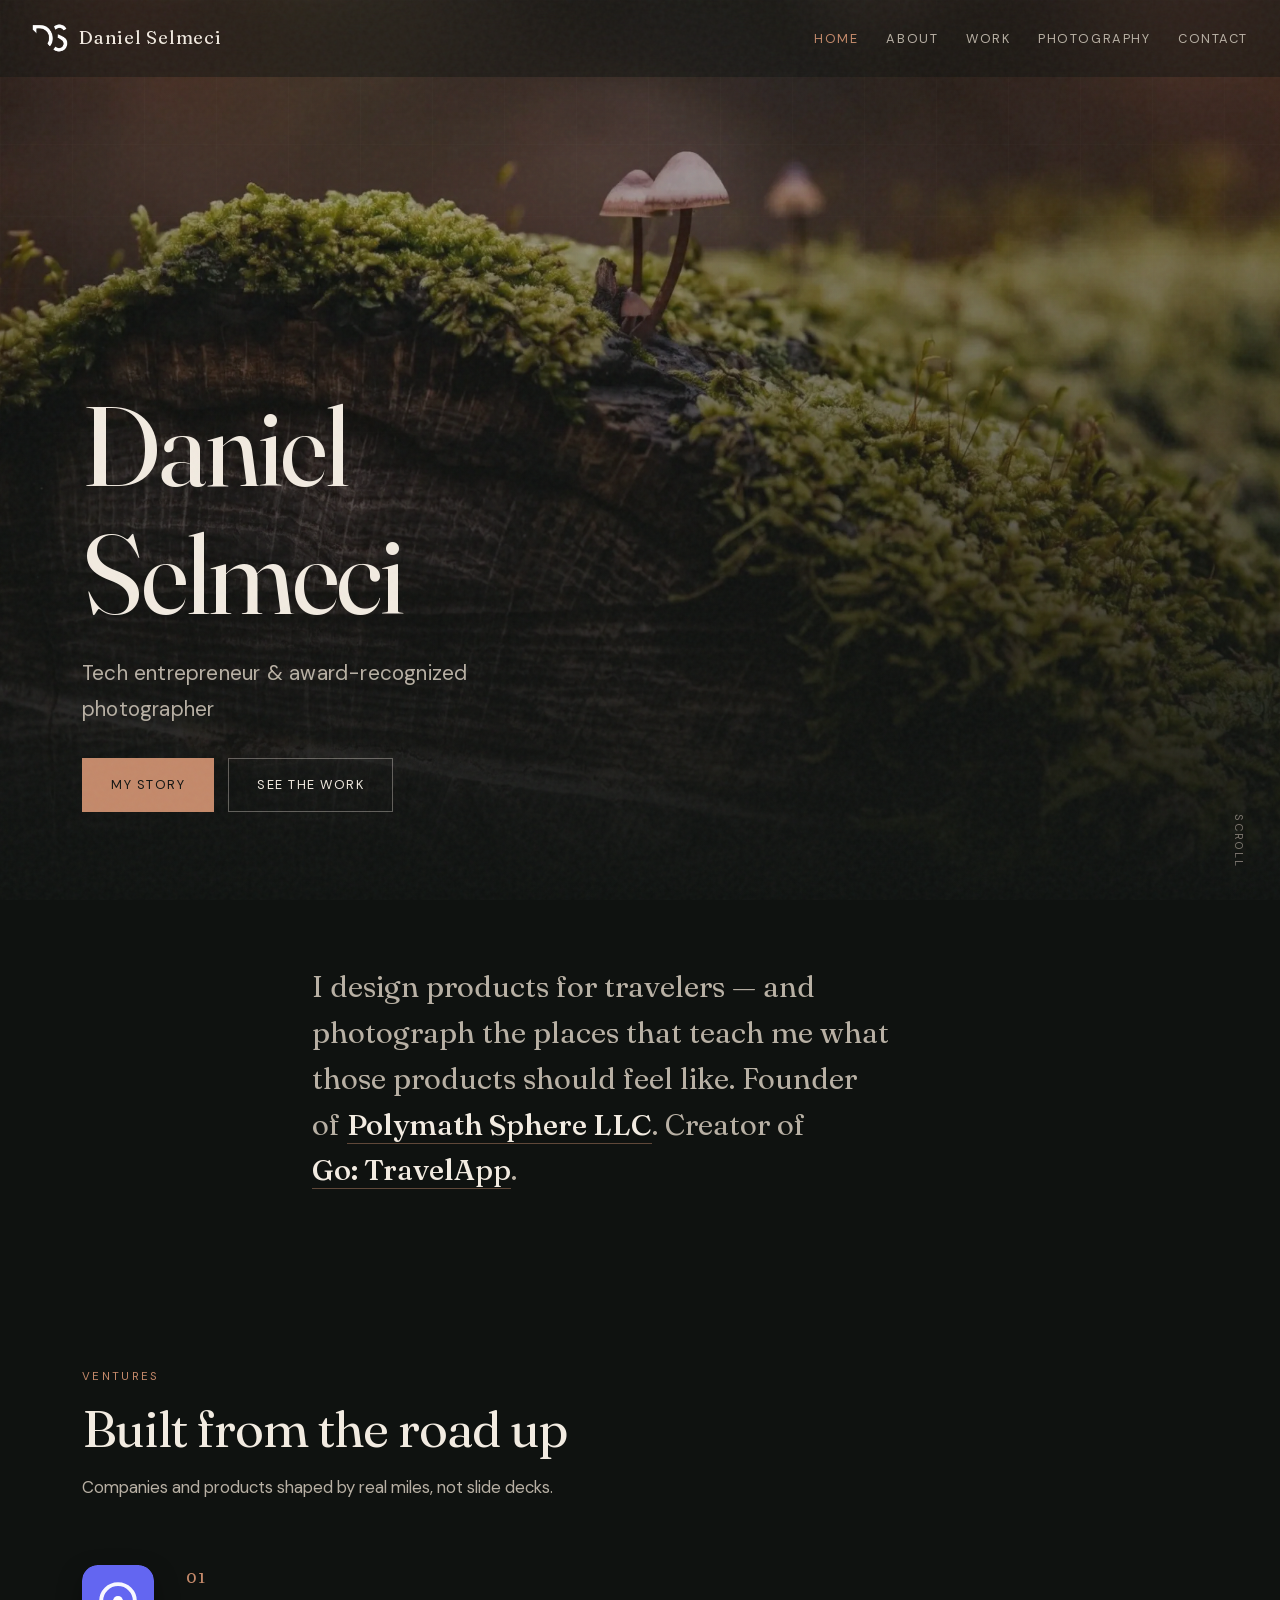
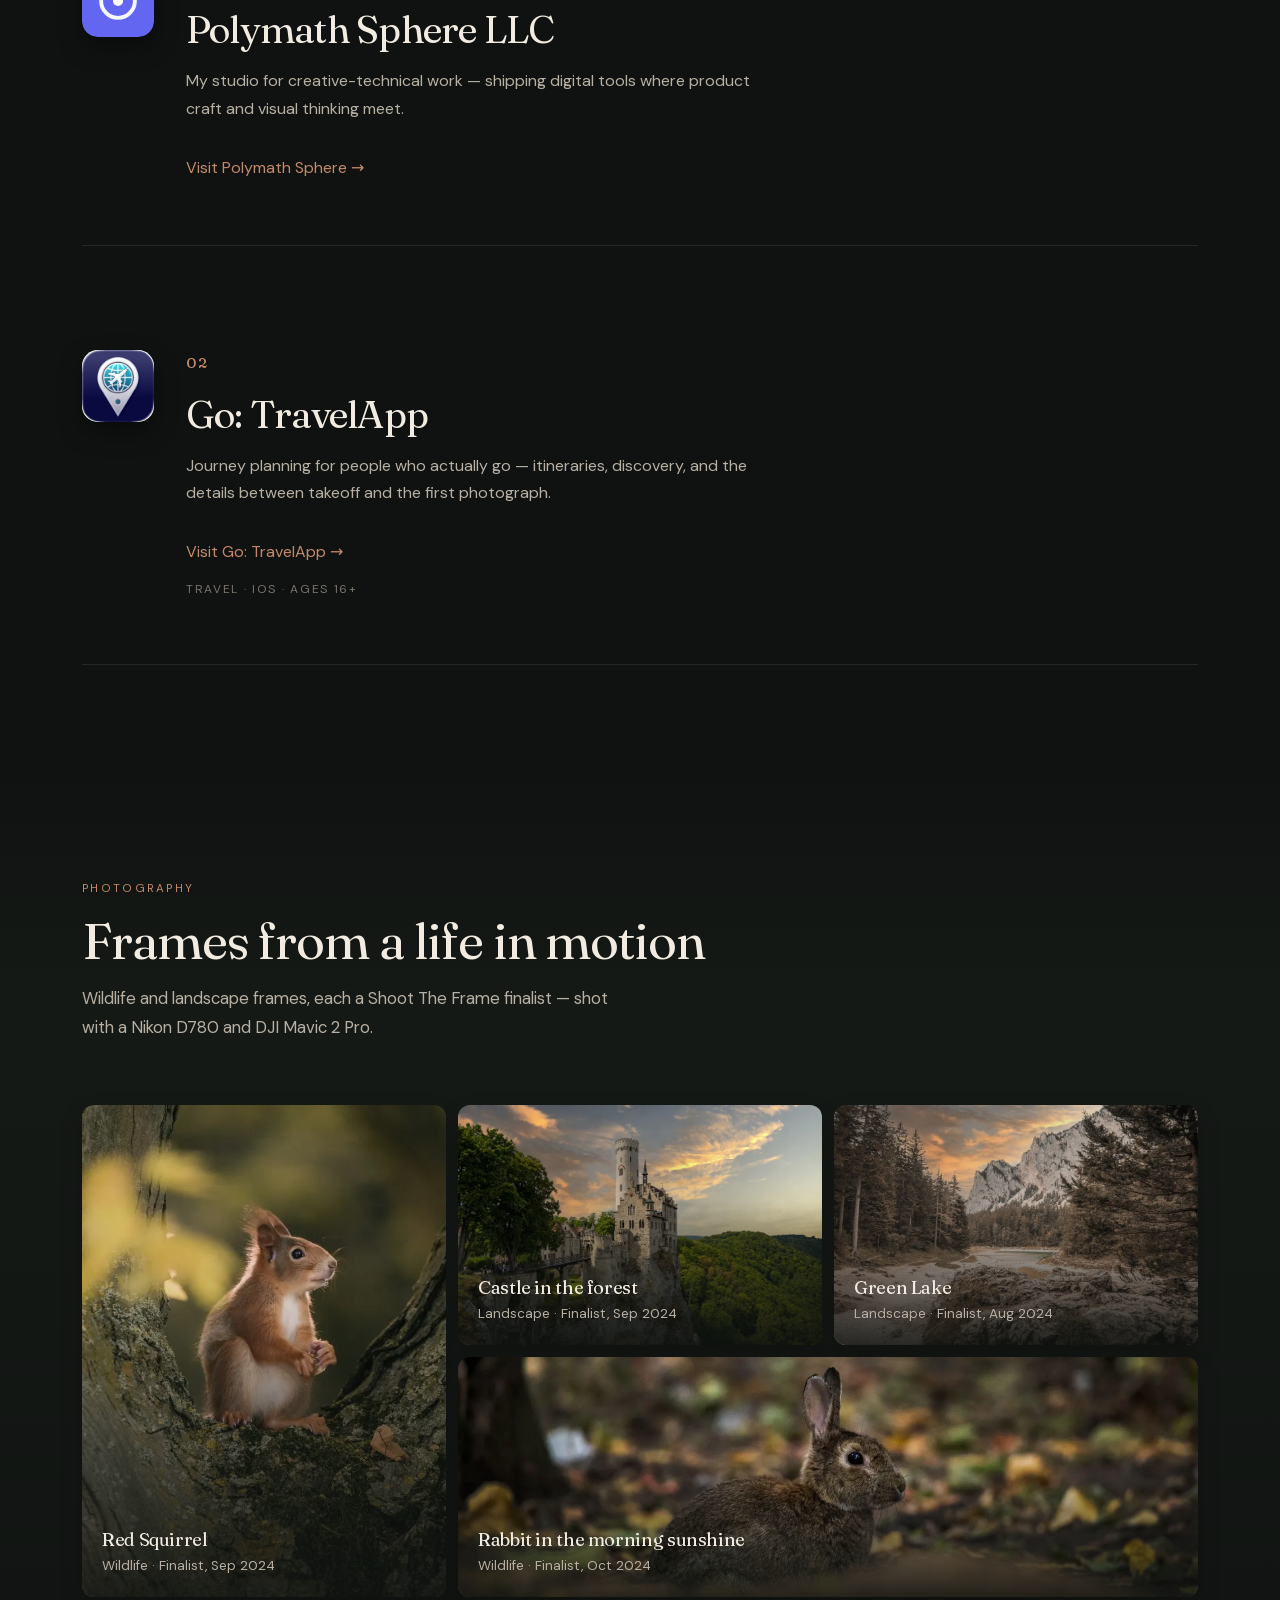
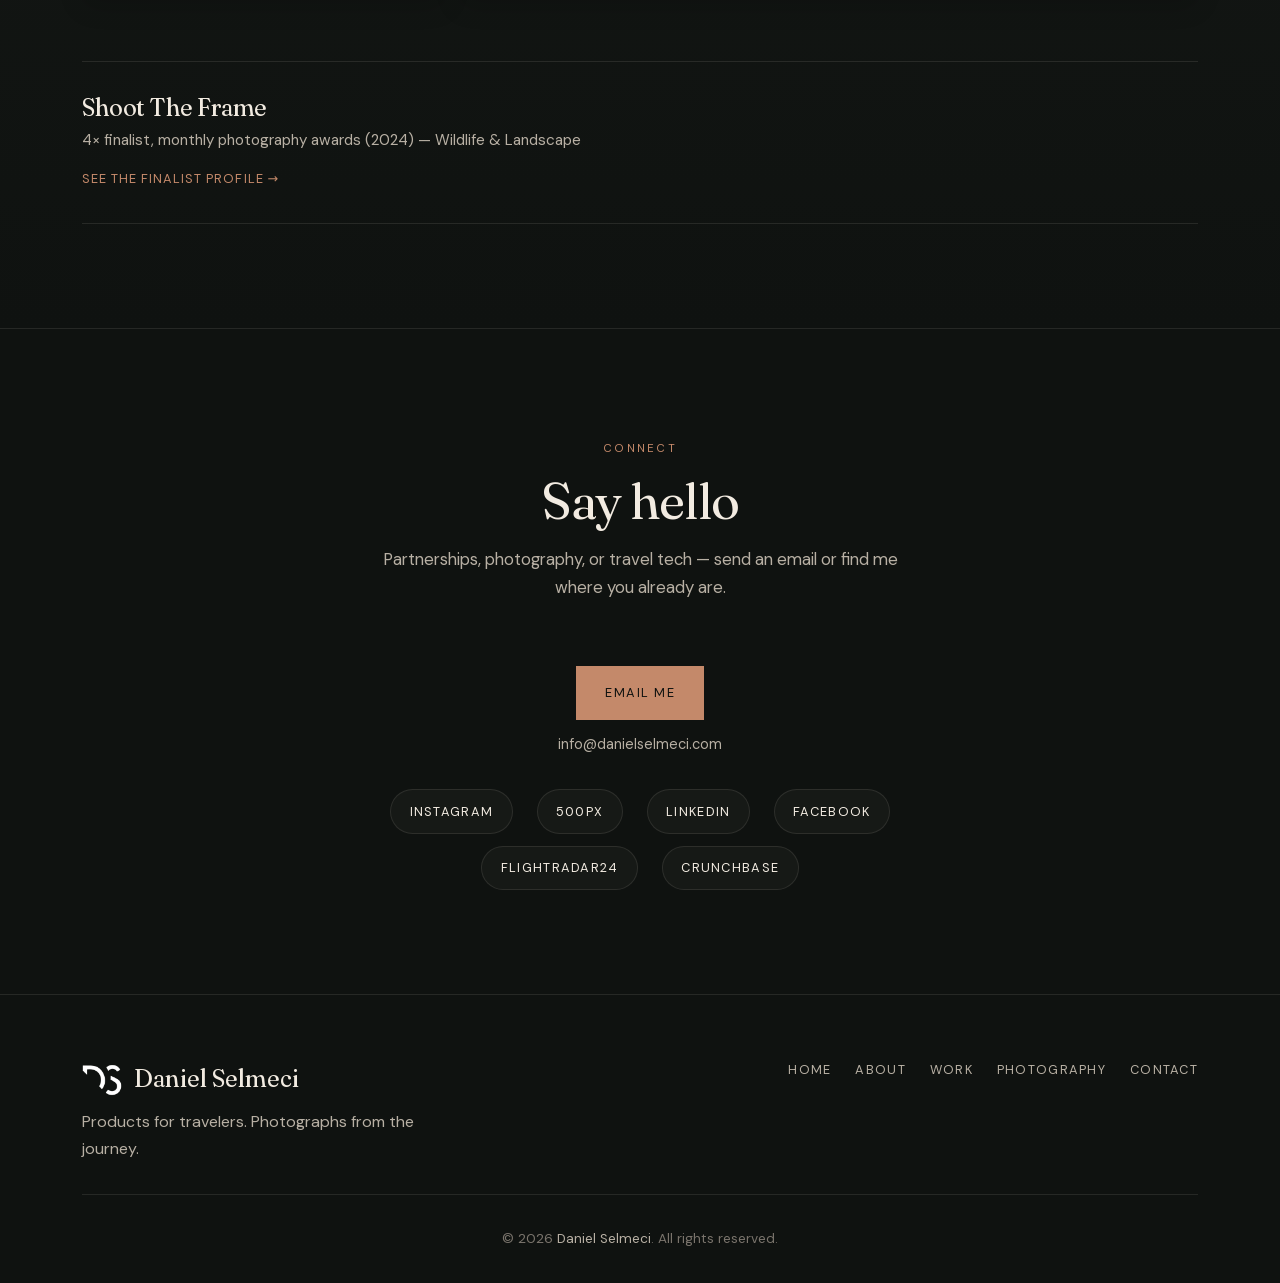
==== index.html @ d587ca91 "Say "award-recognized" instead of "award-winning" Finalist placements and featured selections are no" ====
<!DOCTYPE html>
<html lang="en">
<head>
    <meta charset="UTF-8">
    <meta name="viewport" content="width=device-width, initial-scale=1.0">
    <meta name="description" content="Daniel Selmeci — tech entrepreneur and award-recognized photographer. Founder of Polymath Sphere LLC and Go: TravelApp.">
    <meta name="keywords" content="Daniel Selmeci, tech entrepreneur, photographer, Polymath Sphere LLC, Go: TravelApp, travel technology, photography">
    <meta name="author" content="Daniel Selmeci">
    <meta name="theme-color" content="#0f1210">

    <meta property="og:title" content="Daniel Selmeci — Tech Entrepreneur & Photographer">
    <meta property="og:description" content="Building travel technology and photographing the world that shapes it. Founder of Polymath Sphere LLC and Go: TravelApp.">
    <meta property="og:type" content="website">
    <meta property="og:url" content="https://danielselmeci.com/">
    <meta property="og:image" content="https://danielselmeci.com/images/daniel-selmeci-headshot.jpg">
    <meta property="og:image:width" content="1023">
    <meta property="og:image:height" content="1537">
    <meta property="og:image:alt" content="Portrait of Daniel Selmeci">
    <meta property="og:site_name" content="Daniel Selmeci">
    <meta name="twitter:card" content="summary_large_image">
    <meta name="twitter:title" content="Daniel Selmeci — Tech Entrepreneur &amp; Photographer">
    <meta name="twitter:image" content="https://danielselmeci.com/images/daniel-selmeci-headshot.jpg">

    <title>Daniel Selmeci — Tech Entrepreneur & Photographer</title>
    <link rel="icon" type="image/png" href="images/icon512x512.png">
    <link rel="apple-touch-icon" href="images/icon512x512.png">
    <link rel="preload" href="fonts/dm-sans-normal-latin.woff2" as="font" type="font/woff2" crossorigin>
    <link rel="preload" href="fonts/fraunces-normal-latin.woff2" as="font" type="font/woff2" crossorigin>
    <link rel="stylesheet" href="style.css?v=20261112h">
    <link rel="canonical" href="https://danielselmeci.com">

    <script type="application/ld+json">
    {
      "@context": "https://schema.org",
      "@graph": [
        {
          "@type": "Person",
          "@id": "https://danielselmeci.com/#person",
          "name": "Daniel Selmeci",
          "url": "https://danielselmeci.com/",
          "email": "mailto:info@danielselmeci.com",
          "mainEntityOfPage": {
            "@type": "WebPage",
            "@id": "https://danielselmeci.com/"
          },
          "jobTitle": "Tech Entrepreneur and Photographer",
          "image": "https://danielselmeci.com/images/daniel-selmeci-headshot.jpg",
          "description": "Daniel Selmeci is a tech entrepreneur, award-recognized photographer, and founder of Polymath Sphere LLC and Go: TravelApp.",
          "homeLocation": {
            "@type": "Country",
            "name": "United States of America"
          },
          "knowsLanguage": ["en", "de", "hu"],
          "alumniOf": {
            "@type": "CollegeOrUniversity",
            "name": "Southern New Hampshire University"
          },
          "founder": {
            "@id": "https://polymathsphere.com/#organization"
          },
          "award": [
            "Shoot The Frame Finalist, Wildlife, October 2024: Rabbit in the morning sunshine",
            "Shoot The Frame Finalist, Landscape, September 2024: Castle in the forest",
            "Shoot The Frame Finalist, Wildlife, September 2024: Red Squirrel",
            "Shoot The Frame Finalist, Landscape, August 2024: Green Lake"
          ],
          "subjectOf": [
            {
              "@type": "Article",
              "headline": "Gurushots: Minimalism and Magnificent Animals",
              "url": "https://www.dodho.com/gurushots-minimalism-and-magnificent-animals/2/",
              "datePublished": "2026-08-25",
              "publisher": {
                "@type": "Organization",
                "name": "Dodho Magazine",
                "url": "https://www.dodho.com/"
              }
            },
            {
              "@type": "Article",
              "headline": "GuruShots Winning Images from their 'Still Life' Photo Challenge",
              "url": "https://121clicks.com/inspirations/gurushots-still-life-photo-challenge-winners-2/",
              "datePublished": "2026-08-09",
              "publisher": {
                "@type": "Organization",
                "name": "121clicks",
                "url": "https://121clicks.com/"
              }
            }
          ],
          "sameAs": [
            "https://instagram.com/daniel.selmeci",
            "https://500px.com/p/danielselmeci",
            "https://linkedin.com/in/danielselmeci",
            "https://www.facebook.com/daniel.selmeci.images/",
            "https://my.flightradar24.com/DanielSelmeci",
            "https://crunchbase.com/person/daniel-selmeci",
            "https://www.wikidata.org/wiki/Q140671415",
            "https://www.threads.com/@daniel.selmeci",
            "https://shoottheframe.com/photographers/daniel-selmeci/"
          ]
        },
        {
          "@type": "Organization",
          "@id": "https://polymathsphere.com/#organization",
          "name": "Polymath Sphere LLC",
          "url": "https://polymathsphere.com",
          "foundingLocation": {
            "@type": "Place",
            "name": "Rogers, Arkansas, United States"
          },
          "founder": {
            "@id": "https://danielselmeci.com/#person"
          },
          "sameAs": [
            "https://www.wikidata.org/wiki/Q140670975",
            "https://apps.apple.com/us/developer/polymath-sphere-llc/id1672842337"
          ]
        },
        {
          "@type": "SoftwareApplication",
          "@id": "https://gotravelapp.com/#software",
          "name": "Go: TravelApp",
          "url": "https://gotravelapp.com",
          "applicationCategory": "TravelApplication",
          "operatingSystem": "iOS",
          "creator": {
            "@id": "https://danielselmeci.com/#person"
          },
          "publisher": {
            "@id": "https://polymathsphere.com/#organization"
          },
          "sameAs": [
            "https://apps.apple.com/us/app/go-travelapp/id6747101413"
          ]
        }
      ]
    }
    </script>
</head>
<body>
    <nav class="nav">
        <a href="./" class="nav-brand">
            <img src="images/icon512x512.png" alt="" class="nav-logo" width="36" height="36">
            <span>Daniel Selmeci</span>
        </a>
        <button class="nav-toggle" id="navToggle" type="button" aria-label="Open menu" aria-expanded="false" aria-controls="navMenu">
            <span></span>
            <span></span>
            <span></span>
        </button>
        <ul class="nav-menu" id="navMenu">
            <li><a href="./" class="nav-link active">Home</a></li>
            <li><a href="about/" class="nav-link">About</a></li>
            <li><a href="#work" class="nav-link">Work</a></li>
            <li><a href="#photography" class="nav-link">Photography</a></li>
            <li><a href="#contact" class="nav-link">Contact</a></li>
        </ul>
    </nav>

    <section class="hero">
        <div class="hero-media" id="heroMedia" aria-hidden="true"></div>
        <div class="hero-content">
            <h1 class="hero-title">
                <span class="line">Daniel</span>
                <span class="line">Selmeci</span>
            </h1>
            <p class="hero-subtitle">Tech entrepreneur &amp; award-recognized photographer</p>
            <div class="hero-cta">
                <a href="about/" class="btn btn-primary">My story</a>
                <a href="#work" class="btn btn-outline">See the work</a>
            </div>
        </div>
        <div class="scroll-indicator">Scroll</div>
    </section>

    <section class="section intro-section">
        <div class="container-narrow reveal">
            <p class="lead">
                I design products for travelers — and photograph the places that teach me what those products should feel like.
                Founder of <a href="https://polymathsphere.com" target="_blank" rel="noopener"><strong>Polymath Sphere LLC</strong></a>.
                Creator of <a href="https://gotravelapp.com" target="_blank" rel="noopener"><strong>Go: TravelApp</strong></a>.
            </p>
        </div>
    </section>

    <section class="section work-section" id="work">
        <div class="container">
            <div class="section-header reveal">
                <span class="section-label">Ventures</span>
                <h2 class="section-title">Built from the road up</h2>
                <p class="section-description">
                    Companies and products shaped by real miles, not slide decks.
                </p>
            </div>

            <div class="work-list">
                <article class="work-item reveal">
                    <img class="work-icon" src="images/polymath-sphere-mark.svg" alt="Polymath Sphere logo" width="72" height="72" loading="lazy" draggable="false">
                    <div class="work-copy">
                        <span class="work-number">01</span>
                        <h3 class="work-title">Polymath Sphere LLC</h3>
                        <p class="work-description">
                            My studio for creative-technical work — shipping digital tools where product craft
                            and visual thinking meet.
                        </p>
                        <a href="https://polymathsphere.com" class="text-link" target="_blank" rel="noopener">Visit Polymath Sphere →</a>
                    </div>
                </article>

                <article class="work-item reveal">
                    <img class="work-icon" src="images/go-travelapp-icon.webp" alt="Go: TravelApp app icon" width="72" height="72" loading="lazy" decoding="async" draggable="false">
                    <div class="work-copy">
                        <span class="work-number">02</span>
                        <h3 class="work-title">Go: TravelApp</h3>
                        <p class="work-description">
                            Journey planning for people who actually go — itineraries, discovery, and the details
                            between takeoff and the first photograph.
                        </p>
                        <a href="https://gotravelapp.com" class="text-link" target="_blank" rel="noopener">Visit Go: TravelApp →</a>
                        <span class="work-meta">Travel · iOS · Ages 16+</span>
                    </div>
                </article>
            </div>
        </div>
    </section>

    <section class="section photo-section" id="photography">
        <div class="container">
            <div class="section-header reveal">
                <span class="section-label">Photography</span>
                <h2 class="section-title">Frames from a life in motion</h2>
                <p class="section-description">
                    Wildlife and landscape frames, each a Shoot The Frame finalist — shot with a Nikon D780 and DJI Mavic 2 Pro.
                </p>
            </div>

            <div class="photo-grid reveal">
                <a class="photo-item photo-item-tall" href="https://shoottheframe.com/the-archive/2024/wildlife/red-squirrel-by-daniel-selmeci/" target="_blank" rel="noopener">
                    <img src="images/daniel-selmeci-red-squirrel-700.webp" alt="Red squirrel in Mannheim, photographed by Daniel Selmeci" width="700" height="874" loading="lazy" decoding="async" draggable="false">
                    <div class="photo-overlay">
                        <h3>Red Squirrel</h3>
                        <p>Wildlife · Finalist, Sep 2024</p>
                    </div>
                </a>
                <a class="photo-item" href="https://shoottheframe.com/the-archive/2024/landscape/castle-in-the-forest-by-daniel-selmeci/" target="_blank" rel="noopener">
                    <img src="images/daniel-selmeci-castle-in-the-forest-900.webp" alt="Castle in the forest, landscape photograph by Daniel Selmeci" width="900" height="599" loading="lazy" decoding="async" draggable="false">
                    <div class="photo-overlay">
                        <h3>Castle in the forest</h3>
                        <p>Landscape · Finalist, Sep 2024</p>
                    </div>
                </a>
                <a class="photo-item" href="https://shoottheframe.com/the-archive/2024/landscape/green-lake-by-daniel-selmeci/" target="_blank" rel="noopener">
                    <img src="images/daniel-selmeci-green-lake-1080.webp" alt="Green Lake with emerald-green water, landscape photograph by Daniel Selmeci" width="1080" height="719" loading="lazy" decoding="async" draggable="false">
                    <div class="photo-overlay">
                        <h3>Green Lake</h3>
                        <p>Landscape · Finalist, Aug 2024</p>
                    </div>
                </a>
                <a class="photo-item photo-item-wide" href="https://shoottheframe.com/the-archive/2024/wildlife/rabbit-in-the-morning-sunshine-by-daniel-selmeci/" target="_blank" rel="noopener">
                    <img src="images/daniel-selmeci-rabbit-in-the-morning-sunshine-1400.webp" alt="Rabbit in the morning sunshine, wildlife photograph by Daniel Selmeci" width="1400" height="788" loading="lazy" decoding="async" draggable="false">
                    <div class="photo-overlay">
                        <h3>Rabbit in the morning sunshine</h3>
                        <p>Wildlife · Finalist, Oct 2024</p>
                    </div>
                </a>
            </div>

            <div class="award-grid award-grid--single reveal">
                <a class="award-link" href="https://shoottheframe.com/photographers/daniel-selmeci/" target="_blank" rel="noopener">
                    <h3>Shoot The Frame</h3>
                    <p>4× finalist, monthly photography awards (2024) — Wildlife &amp; Landscape</p>
                    <span class="award-cta">See the finalist profile →</span>
                </a>
            </div>
        </div>
    </section>

    <section class="section contact-section" id="contact">
        <div class="container-narrow">
            <div class="section-header text-center reveal">
                <span class="section-label">Connect</span>
                <h2 class="section-title">Say hello</h2>
                <p class="section-description">
                    Partnerships, photography, or travel tech — send an email or find me where you already are.
                </p>
            </div>

            <div class="contact-cta reveal">
                <a href="mailto:info@danielselmeci.com" class="btn btn-primary">Email me</a>
                <a href="mailto:info@danielselmeci.com" class="contact-email">info@danielselmeci.com</a>
            </div>

            <div class="social-row reveal">
                <a href="https://instagram.com/daniel.selmeci" target="_blank" rel="noopener">Instagram</a>
                <a href="https://500px.com/p/danielselmeci" target="_blank" rel="noopener">500px</a>
                <a href="https://linkedin.com/in/danielselmeci" target="_blank" rel="noopener">LinkedIn</a>
                <a href="https://www.facebook.com/daniel.selmeci.images/" target="_blank" rel="noopener">Facebook</a>
                <a href="https://my.flightradar24.com/DanielSelmeci" target="_blank" rel="noopener">FlightRadar24</a>
                <a href="https://crunchbase.com/person/daniel-selmeci" target="_blank" rel="noopener">Crunchbase</a>
            </div>
        </div>
    </section>

    <footer class="footer">
        <div class="container">
            <div class="footer-content">
                <div class="footer-brand">
                    <div class="footer-logo">
                        <img src="images/icon512x512.png" alt="" width="40" height="40">
                        <span>Daniel Selmeci</span>
                    </div>
                    <p>Products for travelers. Photographs from the journey.</p>
                </div>
                <div class="footer-links">
                    <a href="./">Home</a>
                    <a href="about/">About</a>
                    <a href="#work">Work</a>
                    <a href="#photography">Photography</a>
                    <a href="#contact">Contact</a>
                </div>
            </div>
            <div class="footer-bottom">
                <p>&copy; 2026 <a href="about/">Daniel Selmeci</a>. All rights reserved.</p>
            </div>
        </div>
    </footer>

    <script src="main.js?v=20261112h" defer></script>
</body>
</html>
---- style.css ----
/* DM Sans italic latin-ext */
@font-face {
  font-family: 'DM Sans';
  font-style: italic;
  font-weight: 400;
  font-display: swap;
  src: url(fonts/dm-sans-italic-latin-ext.woff2) format('woff2');
  unicode-range: U+0100-02BA, U+02BD-02C5, U+02C7-02CC, U+02CE-02D7, U+02DD-02FF, U+0304, U+0308, U+0329, U+1D00-1DBF, U+1E00-1E9F, U+1EF2-1EFF, U+2020, U+20A0-20AB, U+20AD-20C4, U+2113, U+2C60-2C7F, U+A720-A7FF;
}
/* DM Sans italic latin */
@font-face {
  font-family: 'DM Sans';
  font-style: italic;
  font-weight: 400;
  font-display: swap;
  src: url(fonts/dm-sans-italic-latin.woff2) format('woff2');
  unicode-range: U+0000-00FF, U+0131, U+0152-0153, U+02BB-02BC, U+02C6, U+02DA, U+02DC, U+0304, U+0308, U+0329, U+2000-206F, U+20AC, U+2122, U+2191, U+2193, U+2212, U+2215, U+FEFF, U+FFFD;
}
/* DM Sans normal latin-ext */
@font-face {
  font-family: 'DM Sans';
  font-style: normal;
  font-weight: 400;
  font-display: swap;
  src: url(fonts/dm-sans-normal-latin-ext.woff2) format('woff2');
  unicode-range: U+0100-02BA, U+02BD-02C5, U+02C7-02CC, U+02CE-02D7, U+02DD-02FF, U+0304, U+0308, U+0329, U+1D00-1DBF, U+1E00-1E9F, U+1EF2-1EFF, U+2020, U+20A0-20AB, U+20AD-20C4, U+2113, U+2C60-2C7F, U+A720-A7FF;
}
/* DM Sans normal latin */
@font-face {
  font-family: 'DM Sans';
  font-style: normal;
  font-weight: 400;
  font-display: swap;
  src: url(fonts/dm-sans-normal-latin.woff2) format('woff2');
  unicode-range: U+0000-00FF, U+0131, U+0152-0153, U+02BB-02BC, U+02C6, U+02DA, U+02DC, U+0304, U+0308, U+0329, U+2000-206F, U+20AC, U+2122, U+2191, U+2193, U+2212, U+2215, U+FEFF, U+FFFD;
}
/* DM Sans normal latin-ext */
@font-face {
  font-family: 'DM Sans';
  font-style: normal;
  font-weight: 500;
  font-display: swap;
  src: url(fonts/dm-sans-normal-latin-ext.woff2) format('woff2');
  unicode-range: U+0100-02BA, U+02BD-02C5, U+02C7-02CC, U+02CE-02D7, U+02DD-02FF, U+0304, U+0308, U+0329, U+1D00-1DBF, U+1E00-1E9F, U+1EF2-1EFF, U+2020, U+20A0-20AB, U+20AD-20C4, U+2113, U+2C60-2C7F, U+A720-A7FF;
}
/* DM Sans normal latin */
@font-face {
  font-family: 'DM Sans';
  font-style: normal;
  font-weight: 500;
  font-display: swap;
  src: url(fonts/dm-sans-normal-latin.woff2) format('woff2');
  unicode-range: U+0000-00FF, U+0131, U+0152-0153, U+02BB-02BC, U+02C6, U+02DA, U+02DC, U+0304, U+0308, U+0329, U+2000-206F, U+20AC, U+2122, U+2191, U+2193, U+2212, U+2215, U+FEFF, U+FFFD;
}
/* DM Sans normal latin-ext */
@font-face {
  font-family: 'DM Sans';
  font-style: normal;
  font-weight: 600;
  font-display: swap;
  src: url(fonts/dm-sans-normal-latin-ext.woff2) format('woff2');
  unicode-range: U+0100-02BA, U+02BD-02C5, U+02C7-02CC, U+02CE-02D7, U+02DD-02FF, U+0304, U+0308, U+0329, U+1D00-1DBF, U+1E00-1E9F, U+1EF2-1EFF, U+2020, U+20A0-20AB, U+20AD-20C4, U+2113, U+2C60-2C7F, U+A720-A7FF;
}
/* DM Sans normal latin */
@font-face {
  font-family: 'DM Sans';
  font-style: normal;
  font-weight: 600;
  font-display: swap;
  src: url(fonts/dm-sans-normal-latin.woff2) format('woff2');
  unicode-range: U+0000-00FF, U+0131, U+0152-0153, U+02BB-02BC, U+02C6, U+02DA, U+02DC, U+0304, U+0308, U+0329, U+2000-206F, U+20AC, U+2122, U+2191, U+2193, U+2212, U+2215, U+FEFF, U+FFFD;
}
/* Fraunces normal latin-ext */
@font-face {
  font-family: 'Fraunces';
  font-style: normal;
  font-weight: 400;
  font-display: swap;
  src: url(fonts/fraunces-normal-latin-ext.woff2) format('woff2');
  unicode-range: U+0100-02BA, U+02BD-02C5, U+02C7-02CC, U+02CE-02D7, U+02DD-02FF, U+0304, U+0308, U+0329, U+1D00-1DBF, U+1E00-1E9F, U+1EF2-1EFF, U+2020, U+20A0-20AB, U+20AD-20C4, U+2113, U+2C60-2C7F, U+A720-A7FF;
}
/* Fraunces normal latin */
@font-face {
  font-family: 'Fraunces';
  font-style: normal;
  font-weight: 400;
  font-display: swap;
  src: url(fonts/fraunces-normal-latin.woff2) format('woff2');
  unicode-range: U+0000-00FF, U+0131, U+0152-0153, U+02BB-02BC, U+02C6, U+02DA, U+02DC, U+0304, U+0308, U+0329, U+2000-206F, U+20AC, U+2122, U+2191, U+2193, U+2212, U+2215, U+FEFF, U+FFFD;
}
/* Fraunces normal latin-ext */
@font-face {
  font-family: 'Fraunces';
  font-style: normal;
  font-weight: 500;
  font-display: swap;
  src: url(fonts/fraunces-normal-latin-ext.woff2) format('woff2');
  unicode-range: U+0100-02BA, U+02BD-02C5, U+02C7-02CC, U+02CE-02D7, U+02DD-02FF, U+0304, U+0308, U+0329, U+1D00-1DBF, U+1E00-1E9F, U+1EF2-1EFF, U+2020, U+20A0-20AB, U+20AD-20C4, U+2113, U+2C60-2C7F, U+A720-A7FF;
}
/* Fraunces normal latin */
@font-face {
  font-family: 'Fraunces';
  font-style: normal;
  font-weight: 500;
  font-display: swap;
  src: url(fonts/fraunces-normal-latin.woff2) format('woff2');
  unicode-range: U+0000-00FF, U+0131, U+0152-0153, U+02BB-02BC, U+02C6, U+02DA, U+02DC, U+0304, U+0308, U+0329, U+2000-206F, U+20AC, U+2122, U+2191, U+2193, U+2212, U+2215, U+FEFF, U+FFFD;
}

/* ===== RESET & VARIABLES ===== */
*,
*::before,
*::after {
    margin: 0;
    padding: 0;
    box-sizing: border-box;
}

:root {
    --bg-primary: #0f1210;
    --bg-secondary: #171b18;
    --bg-elevated: #1e2420;
    --text-primary: #f2ebe1;
    --text-secondary: #b8b0a4;
    --text-muted: #7a746c;
    --accent: #c4896a;
    --accent-soft: rgba(196, 137, 106, 0.18);
    --border: rgba(242, 235, 225, 0.1);
    --overlay: rgba(15, 18, 16, 0.55);
    --glow-x: 50%;
    --glow-y: 30%;

    --font-display: "Fraunces", "Times New Roman", serif;
    --font-body: "DM Sans", system-ui, sans-serif;

    --space-xs: 0.5rem;
    --space-sm: 1rem;
    --space-md: 2rem;
    --space-lg: 4rem;
    --space-xl: 6.5rem;

    --max: 1180px;
    --narrow: 720px;

    --ease: 0.35s ease;
    --ease-slow: 0.8s cubic-bezier(0.22, 1, 0.36, 1);
    --ease-curve: cubic-bezier(0.22, 1, 0.36, 1);
}

html {
    scroll-behavior: smooth;
}

body {
    font-family: var(--font-body);
    background: var(--bg-primary);
    color: var(--text-primary);
    line-height: 1.7;
    overflow-x: hidden;
    background-image:
        radial-gradient(600px 400px at var(--glow-x) var(--glow-y), rgba(196, 137, 106, 0.14), transparent 55%),
        radial-gradient(ellipse 80% 50% at 10% -10%, rgba(196, 137, 106, 0.1), transparent 55%),
        radial-gradient(ellipse 60% 40% at 90% 20%, rgba(122, 158, 150, 0.08), transparent 50%);
    background-attachment: fixed;
}

body::before {
    content: "";
    position: fixed;
    inset: 0;
    pointer-events: none;
    z-index: 2000;
    opacity: 0.045;
    background-image: url("data:image/svg+xml,%3Csvg viewBox='0 0 200 200' xmlns='http://www.w3.org/2000/svg'%3E%3Cfilter id='n'%3E%3CfeTurbulence type='fractalNoise' baseFrequency='0.85' numOctaves='3' stitchTiles='stitch'/%3E%3C/filter%3E%3Crect width='100%25' height='100%25' filter='url(%23n)'/%3E%3C/svg%3E");
}

body.has-custom-cursor,
body.has-custom-cursor a,
body.has-custom-cursor button {
    cursor: none;
}

.cursor-dot,
.cursor-ring {
    position: fixed;
    top: 0;
    left: 0;
    border-radius: 50%;
    pointer-events: none;
    z-index: 3000;
    transform: translate3d(-100px, -100px, 0);
    mix-blend-mode: difference;
}

.cursor-dot {
    width: 6px;
    height: 6px;
    margin: -3px 0 0 -3px;
    background: #fff;
}

.cursor-ring {
    width: 36px;
    height: 36px;
    margin: -18px 0 0 -18px;
    border: 1px solid rgba(255, 255, 255, 0.7);
    transition: width 0.25s ease, height 0.25s ease, margin 0.25s ease, opacity 0.25s ease;
}

body.cursor-hover .cursor-ring {
    width: 56px;
    height: 56px;
    margin: -28px 0 0 -28px;
    opacity: 0.85;
}

img {
    max-width: 100%;
    display: block;
    -webkit-user-drag: none;
    user-select: none;
}

::selection {
    background: rgba(196, 137, 106, 0.35);
    color: var(--text-primary);
}

.photo-item,
.hero-media,
.bio-image,
.work-visual,
.nav-logo,
.footer-logo img {
    -webkit-user-select: none;
    user-select: none;
    -webkit-user-drag: none;
}

a {
    color: inherit;
    text-decoration: none;
    transition: color var(--ease), border-color var(--ease), opacity var(--ease), transform var(--ease);
}

h1, h2, h3, h4 {
    font-family: var(--font-display);
    font-weight: 400;
    line-height: 1.15;
    letter-spacing: -0.02em;
}

p {
    color: var(--text-secondary);
}

strong {
    color: var(--text-primary);
    font-weight: 600;
}

/* ===== LAYOUT ===== */
.container {
    max-width: var(--max);
    margin: 0 auto;
    padding: 0 var(--space-md);
}

.container-narrow {
    max-width: var(--narrow);
    margin: 0 auto;
    padding: 0 var(--space-md);
}

.section {
    padding: var(--space-xl) 0;
}

.section-header {
    margin-bottom: var(--space-lg);
    max-width: 40rem;
}

.section-header.text-center {
    text-align: center;
    margin-left: auto;
    margin-right: auto;
}

.section-label {
    display: inline-block;
    font-size: 0.72rem;
    letter-spacing: 0.2em;
    text-transform: uppercase;
    color: var(--accent);
    margin-bottom: 0.85rem;
}

.section-title {
    font-size: clamp(2rem, 4vw, 3.25rem);
    color: var(--text-primary);
    margin-bottom: 0.85rem;
    text-wrap: balance;
}

.section-description {
    font-size: 1.05rem;
    line-height: 1.7;
    max-width: 34rem;
    color: var(--text-secondary);
}

.section-header.text-center .section-description {
    margin: 0 auto;
}

.reveal {
    opacity: 0;
    transform: translateY(28px);
    transition:
        opacity var(--ease-slow) var(--reveal-delay, 0ms),
        transform var(--ease-slow) var(--reveal-delay, 0ms);
}

.reveal.is-visible {
    opacity: 1;
    transform: translateY(0);
}

.magnetic {
    transition: transform 0.2s ease-out;
    will-change: transform;
}

/* ===== NAV ===== */
.nav {
    position: fixed;
    inset: 0 0 auto 0;
    z-index: 1000;
    display: flex;
    align-items: center;
    justify-content: space-between;
    padding: 1.25rem var(--space-md);
    background: rgba(15, 18, 16, 0.45);
    backdrop-filter: blur(16px);
    border-bottom: 1px solid transparent;
    transition: background var(--ease), border-color var(--ease), padding var(--ease);
}

.nav.is-scrolled {
    background: rgba(15, 18, 16, 0.88);
    border-bottom-color: var(--border);
    padding-top: 0.85rem;
    padding-bottom: 0.85rem;
}

.nav-brand {
    display: inline-flex;
    align-items: center;
    gap: 0.7rem;
    font-family: var(--font-display);
    font-size: 1.15rem;
    letter-spacing: 0.04em;
    z-index: 1001;
}

.nav-logo {
    width: 36px;
    height: 36px;
    object-fit: contain;
    flex-shrink: 0;
}

.nav-toggle {
    display: none;
    width: 40px;
    height: 40px;
    flex-direction: column;
    justify-content: center;
    gap: 6px;
    cursor: pointer;
    z-index: 1001;
    background: none;
    border: 0;
    padding: 0;
}

.nav-toggle span {
    display: block;
    height: 1.5px;
    width: 100%;
    background: var(--text-primary);
    transition: var(--ease);
}

.nav-toggle.active span:nth-child(1) {
    transform: translateY(7.5px) rotate(45deg);
}

.nav-toggle.active span:nth-child(2) {
    opacity: 0;
}

.nav-toggle.active span:nth-child(3) {
    transform: translateY(-7.5px) rotate(-45deg);
}

.nav-menu {
    list-style: none;
    display: flex;
    align-items: center;
    gap: 1.75rem;
    margin: 0;
    padding: 0;
}

.nav-link {
    font-family: var(--font-body);
    font-size: 0.8rem;
    letter-spacing: 0.12em;
    text-transform: uppercase;
    color: var(--text-secondary);
}

.nav-link:hover,
.nav-link.active {
    color: var(--accent);
}

:focus-visible {
    outline: 2px solid var(--accent);
    outline-offset: 4px;
}

.nav-toggle:focus-visible,
.nav-link:focus-visible {
    outline-offset: 6px;
}

@media (max-width: 800px) {
    .nav-toggle {
        display: flex;
    }

    .nav-menu {
        position: absolute;
        top: calc(100% + 0.5rem);
        right: var(--space-md);
        left: auto;
        min-width: 12.5rem;
        max-width: calc(100vw - (2 * var(--space-md)));
        z-index: 1000;
        flex-direction: column;
        align-items: stretch;
        gap: 0;
        padding: 0.5rem;
        background: rgba(23, 27, 24, 0.96);
        border: 1px solid var(--border);
        backdrop-filter: blur(16px);
        opacity: 0;
        visibility: hidden;
        transform: translateY(-6px);
        transition: opacity var(--ease), transform var(--ease), visibility var(--ease);
        pointer-events: none;
    }

    .nav-menu.active {
        opacity: 1;
        visibility: visible;
        transform: translateY(0);
        pointer-events: auto;
    }

    .nav-menu li {
        width: 100%;
    }

    .nav-link {
        display: block;
        padding: 0.85rem 1rem;
        font-size: 0.85rem;
    }

    .nav-link:hover,
    .nav-link.active {
        background: var(--accent-soft);
    }
}

/* ===== BUTTONS ===== */
.btn {
    display: inline-flex;
    align-items: center;
    justify-content: center;
    padding: 0.95rem 1.75rem;
    font-size: 0.8rem;
    letter-spacing: 0.12em;
    text-transform: uppercase;
    border: 1px solid var(--accent);
    transition: var(--ease);
    position: relative;
    overflow: hidden;
}

.btn::after {
    content: "";
    position: absolute;
    inset: 0;
    background: linear-gradient(120deg, transparent 30%, rgba(255, 255, 255, 0.14) 50%, transparent 70%);
    transform: translateX(-120%);
    transition: none;
}

.btn:hover::after {
    animation: shineSweep 0.7s ease;
}

.btn-primary {
    background: var(--accent);
    color: var(--bg-primary);
}

.btn-primary:hover {
    background: transparent;
    color: var(--accent);
}

.btn-outline {
    background: transparent;
    color: var(--text-primary);
    border-color: rgba(242, 235, 225, 0.35);
}

.btn-outline:hover {
    border-color: var(--accent);
    color: var(--accent);
}

.text-link {
    color: var(--accent);
    border-bottom: 1px solid transparent;
}

.text-link:hover {
    border-color: var(--accent);
}

/* ===== HERO ===== */
.hero {
    position: relative;
    min-height: 100vh;
    display: flex;
    align-items: flex-end;
    overflow: hidden;
    padding: 0 0 5.5rem;
}

.hero-media {
    position: absolute;
    inset: 0;
    background:
        linear-gradient(180deg, rgba(15, 18, 16, 0.25) 0%, rgba(15, 18, 16, 0.82) 78%, var(--bg-primary) 100%),
        linear-gradient(135deg, #2a332e 0%, #1a1f1c 45%, #3a2f28 100%);
    background-size: cover;
    background-position: center;
}

.hero-media::after {
    content: "";
    position: absolute;
    inset: 0;
    background-image:
        linear-gradient(rgba(242, 235, 225, 0.04) 1px, transparent 1px),
        linear-gradient(90deg, rgba(242, 235, 225, 0.04) 1px, transparent 1px);
    background-size: 72px 72px;
    mask-image: linear-gradient(180deg, rgba(0, 0, 0, 0.55), transparent 70%);
    pointer-events: none;
}

.hero-media.has-image {
    background-position: 52% 30%;
    background-image:
        linear-gradient(180deg, rgba(15, 18, 16, 0.2) 0%, rgba(15, 18, 16, 0.78) 72%, var(--bg-primary) 100%),
        var(--hero-image);
}

.hero-content {
    position: relative;
    z-index: 1;
    width: 100%;
    max-width: var(--max);
    margin: 0 auto;
    padding: 0 var(--space-md);
}

.hero-title {
    font-size: clamp(3.4rem, 10vw, 7rem);
    margin-bottom: var(--space-sm);
}

.hero-title .line {
    display: block;
}

.hero-title .line.is-split .char {
    display: inline-block;
    transform: translateY(0.35em) rotate(3deg);
    animation: charIn 0.85s cubic-bezier(0.22, 1, 0.36, 1) forwards;
    animation-delay: var(--char-delay, 0ms);
}

@keyframes charIn {
    to {
        transform: translateY(0) rotate(0);
    }
}

.hero-title .line:not(.is-split) {
    opacity: 0;
    transform: translateY(28px);
    animation: fadeUp 1s var(--ease-curve) forwards;
}

.hero-title .line:not(.is-split):nth-child(2) {
    animation-delay: 0.12s;
}

.hero-subtitle {
    font-size: clamp(1.05rem, 2vw, 1.3rem);
    color: var(--text-secondary);
    max-width: 26rem;
    margin-bottom: var(--space-md);
    letter-spacing: 0.01em;
    opacity: 0;
    animation: fadeUp 1s 0.28s var(--ease-curve) forwards;
}

.hero-cta {
    display: flex;
    flex-wrap: wrap;
    gap: 0.85rem;
    opacity: 0;
    animation: fadeUp 1s 0.42s var(--ease-curve) forwards;
}

@keyframes fadeUp {
    to {
        opacity: 1;
        transform: translateY(0);
    }
}

.scroll-indicator {
    position: absolute;
    right: var(--space-md);
    bottom: 2rem;
    z-index: 1;
    font-size: 0.7rem;
    letter-spacing: 0.16em;
    text-transform: uppercase;
    color: var(--text-muted);
    writing-mode: vertical-rl;
}

/* ===== INTRO ===== */
.intro-section {
    padding-top: var(--space-lg);
    padding-bottom: var(--space-lg);
}

.lead {
    font-family: var(--font-display);
    font-size: clamp(1.35rem, 2.6vw, 1.85rem);
    line-height: 1.55;
    color: var(--text-secondary);
    text-wrap: pretty;
}

.lead strong {
    color: var(--text-primary);
    font-weight: 500;
}

.lead a {
    color: inherit;
    border-bottom: 1px solid rgba(196, 137, 106, 0.45);
}

.lead a:hover {
    color: var(--accent);
    border-color: var(--accent);
}

/* ===== WORK ===== */
.work-list {
    display: flex;
    flex-direction: column;
    gap: var(--space-xl);
}

.work-item {
    display: grid;
    grid-template-columns: 72px 1fr;
    gap: var(--space-md);
    align-items: start;
    padding-bottom: var(--space-lg);
    border-bottom: 1px solid var(--border);
}

.work-item-reverse .work-copy {
    order: 2;
}

.work-icon {
    width: 72px;
    height: 72px;
    border-radius: 22%;
    box-shadow: 0 10px 24px rgba(0, 0, 0, 0.35);
}

.work-number {
    display: block;
    font-family: var(--font-display);
    font-size: 0.95rem;
    color: var(--accent);
    letter-spacing: 0.12em;
    margin-bottom: var(--space-sm);
}

.work-title {
    font-size: clamp(1.8rem, 3vw, 2.6rem);
    margin-bottom: var(--space-sm);
}

.work-description {
    margin-bottom: var(--space-md);
    max-width: 36rem;
}

.work-meta {
    display: block;
    margin-top: 0.85rem;
    font-size: 0.75rem;
    letter-spacing: 0.14em;
    text-transform: uppercase;
    color: var(--text-muted);
}

.work-visual {
    min-height: 280px;
    background: var(--bg-elevated);
    background-size: cover;
    background-position: center;
    position: relative;
    overflow: hidden;
}

.work-visual::before {
    content: "";
    position: absolute;
    inset: 0;
    background: linear-gradient(120deg, transparent 30%, rgba(242, 235, 225, 0.18) 48%, transparent 62%);
    transform: translateX(-120%);
    pointer-events: none;
}

.work-visual.shine::before {
    animation: shineSweep 0.9s ease;
}

@keyframes shineSweep {
    to { transform: translateX(120%); }
}

.work-visual::after {
    content: attr(data-label);
    position: absolute;
    left: 1rem;
    bottom: 1rem;
    font-size: 0.7rem;
    letter-spacing: 0.14em;
    text-transform: uppercase;
    color: var(--text-muted);
}

.work-visual.tech {
    background-image: linear-gradient(145deg, #243029 0%, #1a1f1c 55%, rgba(196, 137, 106, 0.25) 100%);
}

.work-visual.travel {
    background-image: linear-gradient(145deg, #2c2620 0%, #1a1f1c 50%, rgba(122, 158, 150, 0.25) 100%);
}

/* ===== PHOTOGRAPHY ===== */
.photo-section {
    background: linear-gradient(180deg, transparent, rgba(23, 27, 24, 0.8) 20%, transparent);
}

.photo-grid {
    display: grid;
    grid-template-columns: repeat(3, 1fr);
    grid-auto-rows: 240px;
    gap: 0.75rem;
    margin-bottom: var(--space-lg);
}

.photo-item {
    position: relative;
    overflow: hidden;
    background: var(--bg-elevated);
    background-size: cover;
    background-position: center;
    border-radius: 12px;
    box-shadow: 0 10px 24px rgba(0, 0, 0, 0.16);
    transition: transform 0.2s ease-out, box-shadow 0.2s ease-out;
    transform-style: preserve-3d;
    will-change: transform;
}

a.photo-item {
    display: block;
    color: inherit;
}

.photo-item img {
    position: absolute;
    inset: 0;
    width: 100%;
    height: 100%;
    object-fit: cover;
    z-index: 0;
    pointer-events: none;
    transition: transform 0.6s var(--ease-curve);
}

.photo-item:hover img {
    transform: scale(1.04);
}

.photo-item:hover {
    box-shadow: 0 25px 50px -12px rgba(0, 0, 0, 0.42);
}

.photo-item::after {
    content: "";
    position: absolute;
    inset: 0;
    z-index: 2;
    pointer-events: none;
    background: radial-gradient(
        280px circle at var(--spot-x, 50%) var(--spot-y, 50%),
        rgba(242, 235, 225, 0.16),
        transparent 55%
    );
    opacity: 0;
    transition: opacity var(--ease);
}

.photo-item:hover::after {
    opacity: 1;
}

.photo-item::before {
    content: "";
    position: absolute;
    inset: 0;
    background: linear-gradient(180deg, transparent 40%, rgba(15, 18, 16, 0.85));
    z-index: 1;
}

.photo-item-tall {
    grid-row: span 2;
}

.photo-item-wide {
    grid-column: span 2;
}

.photo-item.aerial {
    background-image: linear-gradient(160deg, #3d4a42, #1c221e);
}

.photo-item.architecture {
    background-image: linear-gradient(160deg, #4a3f36, #221c18);
}

.photo-item.portrait {
    background-image: linear-gradient(160deg, #3a3530, #191714);
}

.photo-item.landscape {
    background-image: linear-gradient(160deg, #2f4038, #151a17);
}

.photo-overlay {
    position: absolute;
    left: 0;
    right: 0;
    bottom: 0;
    z-index: 3;
    padding: 1.25rem;
}

.photo-overlay h3 {
    font-size: 1.15rem;
    margin-bottom: 0.25rem;
}

.photo-overlay p {
    font-size: 0.85rem;
    color: var(--text-secondary);
}

.award-grid {
    display: grid;
    grid-template-columns: repeat(2, 1fr);
    gap: var(--space-md);
}

.award-grid--single {
    grid-template-columns: 1fr;
}

.award-link {
    display: block;
    padding: var(--space-md) 0;
    border-top: 1px solid var(--border);
    border-bottom: 1px solid var(--border);
    transition: padding var(--ease), border-color var(--ease);
}

.award-link:hover {
    padding-left: 0.5rem;
    border-color: rgba(196, 137, 106, 0.35);
}

.award-link:hover h3 {
    color: var(--accent);
}

.award-link h3 {
    font-size: 1.5rem;
    margin-bottom: 0.4rem;
    transition: color var(--ease);
}

.award-link p {
    font-size: 0.95rem;
}

.award-link .award-cta {
    display: inline-block;
    margin-top: 0.85rem;
    font-size: 0.8rem;
    letter-spacing: 0.08em;
    text-transform: uppercase;
    color: var(--accent);
}

/* ===== CONNECT ===== */
.contact-section {
    border-top: 1px solid var(--border);
}

.contact-cta {
    display: flex;
    flex-direction: column;
    align-items: center;
    gap: 0.75rem;
    margin-top: var(--space-md);
}

.contact-email {
    font-size: 0.9rem;
    color: var(--text-secondary);
    border-bottom: 1px solid transparent;
}

.contact-email:hover {
    color: var(--accent);
    border-color: var(--accent);
}

.social-row {
    display: flex;
    flex-wrap: wrap;
    justify-content: center;
    gap: 0.75rem 1.5rem;
    margin-top: var(--space-md);
}

.social-row a {
    font-size: 0.8rem;
    letter-spacing: 0.1em;
    text-transform: uppercase;
    color: var(--text-primary);
    border: 1px solid var(--border);
    border-radius: 999px;
    padding: 0.65rem 1.15rem;
    background: rgba(242, 235, 225, 0.03);
}

.social-row a:hover {
    color: var(--accent);
    border-color: var(--accent);
    background: var(--accent-soft);
}

/* ===== FOOTER ===== */
.footer {
    border-top: 1px solid var(--border);
    padding: var(--space-lg) 0 var(--space-md);
}

.footer-content {
    display: flex;
    justify-content: space-between;
    gap: var(--space-md);
    margin-bottom: var(--space-md);
    padding-bottom: var(--space-md);
    border-bottom: 1px solid var(--border);
}

.footer-logo {
    display: inline-flex;
    align-items: center;
    gap: 0.75rem;
    font-family: var(--font-display);
    font-size: 1.5rem;
    margin-bottom: 0.5rem;
}

.footer-logo img {
    width: 40px;
    height: 40px;
    object-fit: contain;
}

.footer-brand p {
    max-width: 22rem;
}

.footer-links {
    display: flex;
    flex-wrap: wrap;
    gap: 1rem 1.5rem;
    align-items: flex-start;
}

.footer-links a {
    font-size: 0.8rem;
    letter-spacing: 0.1em;
    text-transform: uppercase;
    color: var(--text-secondary);
}

.footer-links a:hover {
    color: var(--accent);
}

.footer-bottom {
    text-align: center;
}

.footer-bottom p a:hover {
    color: var(--accent);
}

.footer-bottom p a {
    color: var(--text-secondary);
}

.footer-bottom p {
    color: var(--text-muted);
    font-size: 0.85rem;
}

/* ===== ABOUT ===== */
.about-hero {
    padding: calc(5.5rem + var(--space-lg)) 0 var(--space-lg);
    text-align: center;
}

.page-label {
    display: block;
    font-size: 0.75rem;
    letter-spacing: 0.18em;
    text-transform: uppercase;
    color: var(--accent);
    margin-bottom: var(--space-sm);
}

.page-title {
    font-size: clamp(2.8rem, 7vw, 5rem);
    margin-bottom: var(--space-sm);
}

.page-subtitle {
    font-size: 1.1rem;
    color: var(--text-secondary);
}

.bio-layout {
    display: grid;
    grid-template-columns: 300px 1fr;
    gap: var(--space-xl);
    align-items: start;
}

.bio-sidebar {
    position: sticky;
    top: 6.5rem;
}

.bio-image {
    aspect-ratio: 4 / 5;
    margin-bottom: var(--space-md);
    background:
        linear-gradient(160deg, rgba(196, 137, 106, 0.35), transparent 60%),
        var(--bg-elevated);
    background-size: cover;
    background-position: center;
    display: flex;
    align-items: flex-end;
    padding: 1rem;
}

.bio-image {
    position: relative;
    overflow: hidden;
}

.bio-image img {
    position: absolute;
    inset: 0;
    width: 100%;
    height: 100%;
    object-fit: cover;
    object-position: center;
    pointer-events: none;
}

.bio-image span {
    font-size: 0.75rem;
    letter-spacing: 0.12em;
    text-transform: uppercase;
    color: var(--text-muted);
}

.bio-image.has-image span {
    display: none;
}

.bio-quick-facts h2 {
    font-family: var(--font-body);
    font-size: 0.75rem;
    letter-spacing: 0.14em;
    text-transform: uppercase;
    color: var(--accent);
    margin-bottom: var(--space-sm);
}

.fact-list {
    list-style: none;
}

.fact-list li {
    padding: 0.85rem 0;
    border-bottom: 1px solid var(--border);
    display: flex;
    flex-direction: column;
    gap: 0.2rem;
}

.fact-label {
    font-size: 0.7rem;
    letter-spacing: 0.12em;
    text-transform: uppercase;
    color: var(--text-muted);
}

.fact-value {
    color: var(--text-secondary);
    font-size: 0.95rem;
}

.fact-value a,
.timeline-content h3 a {
    color: var(--text-secondary);
    border-bottom: 1px solid transparent;
}

.fact-value a:hover,
.timeline-content h3 a:hover {
    color: var(--accent);
    border-color: var(--accent);
}

.bio-content h2 {
    color: var(--text-primary);
    margin-bottom: var(--space-md);
    font-size: clamp(1.75rem, 3vw, 2.25rem);
}

.bio-content p {
    font-size: 1.08rem;
    line-height: 1.85;
    margin-bottom: var(--space-md);
    text-wrap: pretty;
}

.bio-content em {
    color: var(--text-primary);
    font-style: italic;
}

.expertise-list {
    display: grid;
    grid-template-columns: repeat(3, 1fr);
    gap: var(--space-lg);
}

.expertise-item h3 {
    font-size: 1.4rem;
    margin-bottom: 0.65rem;
}

.expertise-item p {
    font-size: 0.98rem;
}

.timeline {
    position: relative;
    padding-left: 2rem;
}

.timeline::before {
    content: "";
    position: absolute;
    left: 0.35rem;
    top: 0.35rem;
    bottom: 0.35rem;
    width: 1px;
    background: var(--border);
}

.timeline-item {
    position: relative;
    margin-bottom: var(--space-lg);
}

.timeline-marker {
    position: absolute;
    left: -1.78rem;
    top: 0.45rem;
    width: 0.65rem;
    height: 0.65rem;
    border-radius: 50%;
    border: 1px solid var(--accent);
    background: var(--bg-primary);
}

.timeline-content h3 {
    font-size: 1.4rem;
    margin-bottom: 0.4rem;
}

.timeline-content p {
    margin-bottom: 0.65rem;
}

.award-badge {
    display: inline-block;
    margin: 0.15rem 0 0.55rem;
    padding: 0.2rem 0.65rem;
    border-radius: 999px;
    border: 1px solid rgba(196, 137, 106, 0.45);
    background: var(--accent-soft);
    color: var(--accent);
    font-size: 0.68rem;
    font-weight: 600;
    letter-spacing: 0.12em;
    line-height: 1.4;
    text-transform: uppercase;
}

.award-badge--upcoming {
    border-color: rgba(122, 158, 150, 0.55);
    background: rgba(122, 158, 150, 0.16);
    color: #9fc2b9;
}

.exhibition-info .award-badge {
    margin: 0.2rem 0 0.35rem;
}

.award-badge--winner {
    border-color: #d9b45a;
    background: #d9b45a;
    color: #1a1408;
}

.timeline-tag {
    display: inline-block;
    margin-top: 0.5rem;
    font-size: 0.7rem;
    letter-spacing: 0.12em;
    text-transform: uppercase;
    color: var(--accent);
}

.exhibition-list {
    list-style: none;
    margin: 0;
    padding: 0;
    border-top: 1px solid var(--border);
}

.exhibition-item {
    display: grid;
    grid-template-columns: 11rem 1fr;
    gap: var(--space-sm);
    align-items: baseline;
    padding: 1.15rem 0;
    border-bottom: 1px solid var(--border);
}

.exhibition-date {
    font-size: 0.78rem;
    letter-spacing: 0.08em;
    text-transform: uppercase;
    color: var(--accent);
    font-variant-numeric: tabular-nums;
}

.exhibition-info h3 {
    font-size: 1.25rem;
    margin-bottom: 0.2rem;
}

.exhibition-info p {
    margin: 0;
    font-size: 0.92rem;
    color: var(--text-secondary);
}

/* ===== EXHIBITION MAP ===== */
.exhibition-map-wrap {
    max-width: var(--max);
    margin: 0 auto var(--space-lg);
    padding: 0 var(--space-md);
}

.exhibition-map {
    position: relative;
}

.exhibition-map svg {
    display: block;
    width: 100%;
    height: auto;
    overflow: hidden;
}

@media (max-width: 640px) {
    .exhibition-map-wrap {
        padding: 0 0.5rem;
    }
}

.map-land {
    fill: none;
    stroke: rgba(242, 235, 225, 0.2);
    stroke-width: 0.8;
    stroke-linejoin: round;
    stroke-linecap: round;
    vector-effect: non-scaling-stroke;
}

.map-marker {
    cursor: pointer;
    outline: none;
}

.map-marker .dot {
    fill: var(--accent);
}

.map-marker .halo {
    fill: var(--accent-soft);
    stroke: rgba(196, 137, 106, 0.45);
    stroke-width: 0.6;
    opacity: 0.55;
    transform-box: fill-box;
    transform-origin: center;
    transition: opacity var(--ease), transform var(--ease);
}

.map-marker.is-upcoming .dot {
    fill: #9fc2b9;
}

.map-marker.is-upcoming .halo {
    fill: rgba(122, 158, 150, 0.16);
    stroke: rgba(159, 194, 185, 0.5);
}

.map-marker.is-active .halo,
.map-marker:focus-visible .halo {
    opacity: 1;
    transform: scale(1.5);
}

.map-tooltip {
    position: absolute;
    z-index: 6;
    width: max-content;
    max-width: min(280px, 86vw);
    padding: 0.85rem 1rem;
    transform: translateX(-50%);
    background: var(--bg-elevated);
    border: 1px solid rgba(196, 137, 106, 0.35);
    border-radius: 10px;
    box-shadow: 0 18px 40px rgba(0, 0, 0, 0.45);
    pointer-events: none;
}

.map-tooltip h4 {
    font-size: 1.1rem;
    margin: 0;
}

.map-tooltip-place {
    margin: 0 0 0.55rem;
    font-size: 0.75rem;
    letter-spacing: 0.1em;
    text-transform: uppercase;
    color: var(--text-muted);
}

.map-tooltip ul {
    list-style: none;
    margin: 0;
    padding: 0;
    display: grid;
    gap: 0.55rem;
}

.map-tooltip li {
    display: grid;
    gap: 0.05rem;
    line-height: 1.35;
}

.map-tooltip-date {
    font-size: 0.7rem;
    letter-spacing: 0.08em;
    text-transform: uppercase;
    color: var(--accent);
}

.map-tooltip-date em {
    font-style: normal;
    color: #9fc2b9;
}

.map-tooltip-title {
    font-size: 0.92rem;
    color: var(--text-primary);
}

.map-tooltip-venue {
    font-size: 0.8rem;
    color: var(--text-secondary);
}

.map-legend {
    display: flex;
    flex-wrap: wrap;
    justify-content: center;
    gap: 0.5rem 1.5rem;
    margin-top: var(--space-sm);
    font-size: 0.75rem;
    letter-spacing: 0.08em;
    text-transform: uppercase;
    color: var(--text-muted);
}

.map-legend span {
    display: inline-flex;
    align-items: center;
    gap: 0.45rem;
}

.legend-dot {
    width: 8px;
    height: 8px;
    border-radius: 50%;
    background: var(--accent);
}

.legend-dot--upcoming {
    background: #9fc2b9;
}

.map-hint {
    text-transform: none;
    letter-spacing: 0.02em;
}

.platform-list {
    display: grid;
    grid-template-columns: repeat(3, 1fr);
    gap: 1px;
    background: var(--border);
    border: 1px solid var(--border);
}

.platform-item {
    background: var(--bg-primary);
    padding: var(--space-md);
    display: flex;
    flex-direction: column;
    gap: 0.4rem;
    min-height: 140px;
}

.platform-item:hover {
    background: var(--bg-secondary);
}

.platform-item h3 {
    font-size: 1.2rem;
}

.platform-item p {
    font-size: 0.9rem;
    flex: 1;
}

.platform-item span {
    font-size: 0.75rem;
    letter-spacing: 0.1em;
    text-transform: uppercase;
    color: var(--accent);
}

/* ===== RESPONSIVE ===== */
@media (max-width: 960px) {
    .work-item,
    .work-item-reverse .work-copy {
        grid-template-columns: 1fr;
    }

    .work-item-reverse .work-copy {
        order: 0;
    }

    .bio-layout {
        grid-template-columns: 1fr;
    }

    .bio-sidebar {
        position: static;
    }

    .photo-grid {
        grid-template-columns: repeat(2, 1fr);
        grid-auto-rows: 200px;
    }

    .photo-item-tall {
        grid-row: span 1;
    }

    .photo-item-wide {
        grid-column: span 2;
    }

    .expertise-list,
    .platform-list,
    .award-grid {
        grid-template-columns: 1fr;
    }
}

@media (max-width: 640px) {
    .exhibition-item {
        grid-template-columns: 1fr;
        gap: 0.3rem;
    }

    .hero {
        align-items: center;
        padding-bottom: 4rem;
    }

    .hero-cta {
        flex-direction: column;
        align-items: stretch;
    }

    .btn {
        width: 100%;
    }

    .scroll-indicator {
        display: none;
    }

    .footer-content {
        flex-direction: column;
    }

    .photo-grid {
        grid-template-columns: 1fr;
    }

    .photo-item-wide {
        grid-column: span 1;
    }
}

@media (prefers-reduced-motion: reduce) {
    *,
    *::before,
    *::after {
        animation: none !important;
        transition: none !important;
    }

    body {
        opacity: 1;
    }

    .reveal {
        opacity: 1;
        transform: none;
    }

    .hero-media {
        transform: none;
    }

    .cursor-dot,
    .cursor-ring {
        display: none !important;
    }

    body.has-custom-cursor,
    body.has-custom-cursor a,
    body.has-custom-cursor button {
        cursor: auto;
    }
}

@media (pointer: coarse) {
    .cursor-dot,
    .cursor-ring {
        display: none !important;
    }

    body.has-custom-cursor,
    body.has-custom-cursor a,
    body.has-custom-cursor button {
        cursor: auto;
    }
}
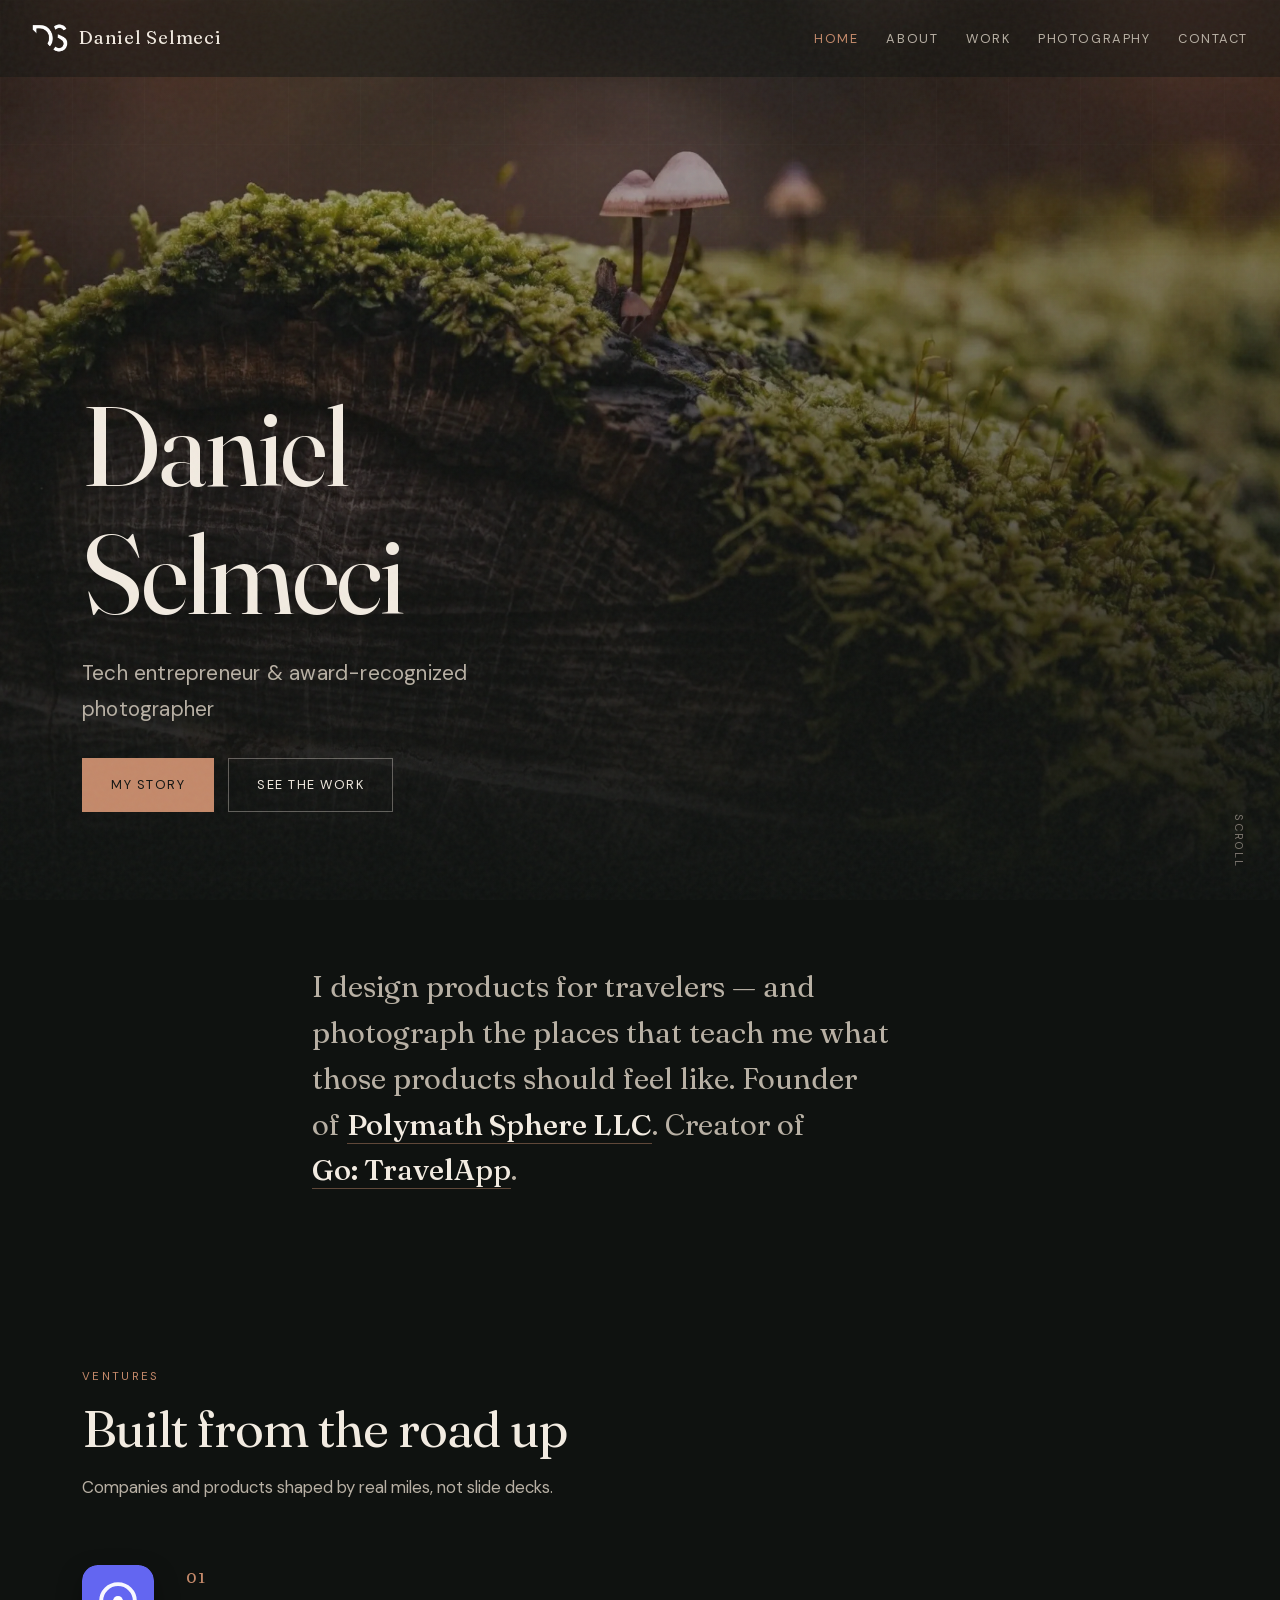
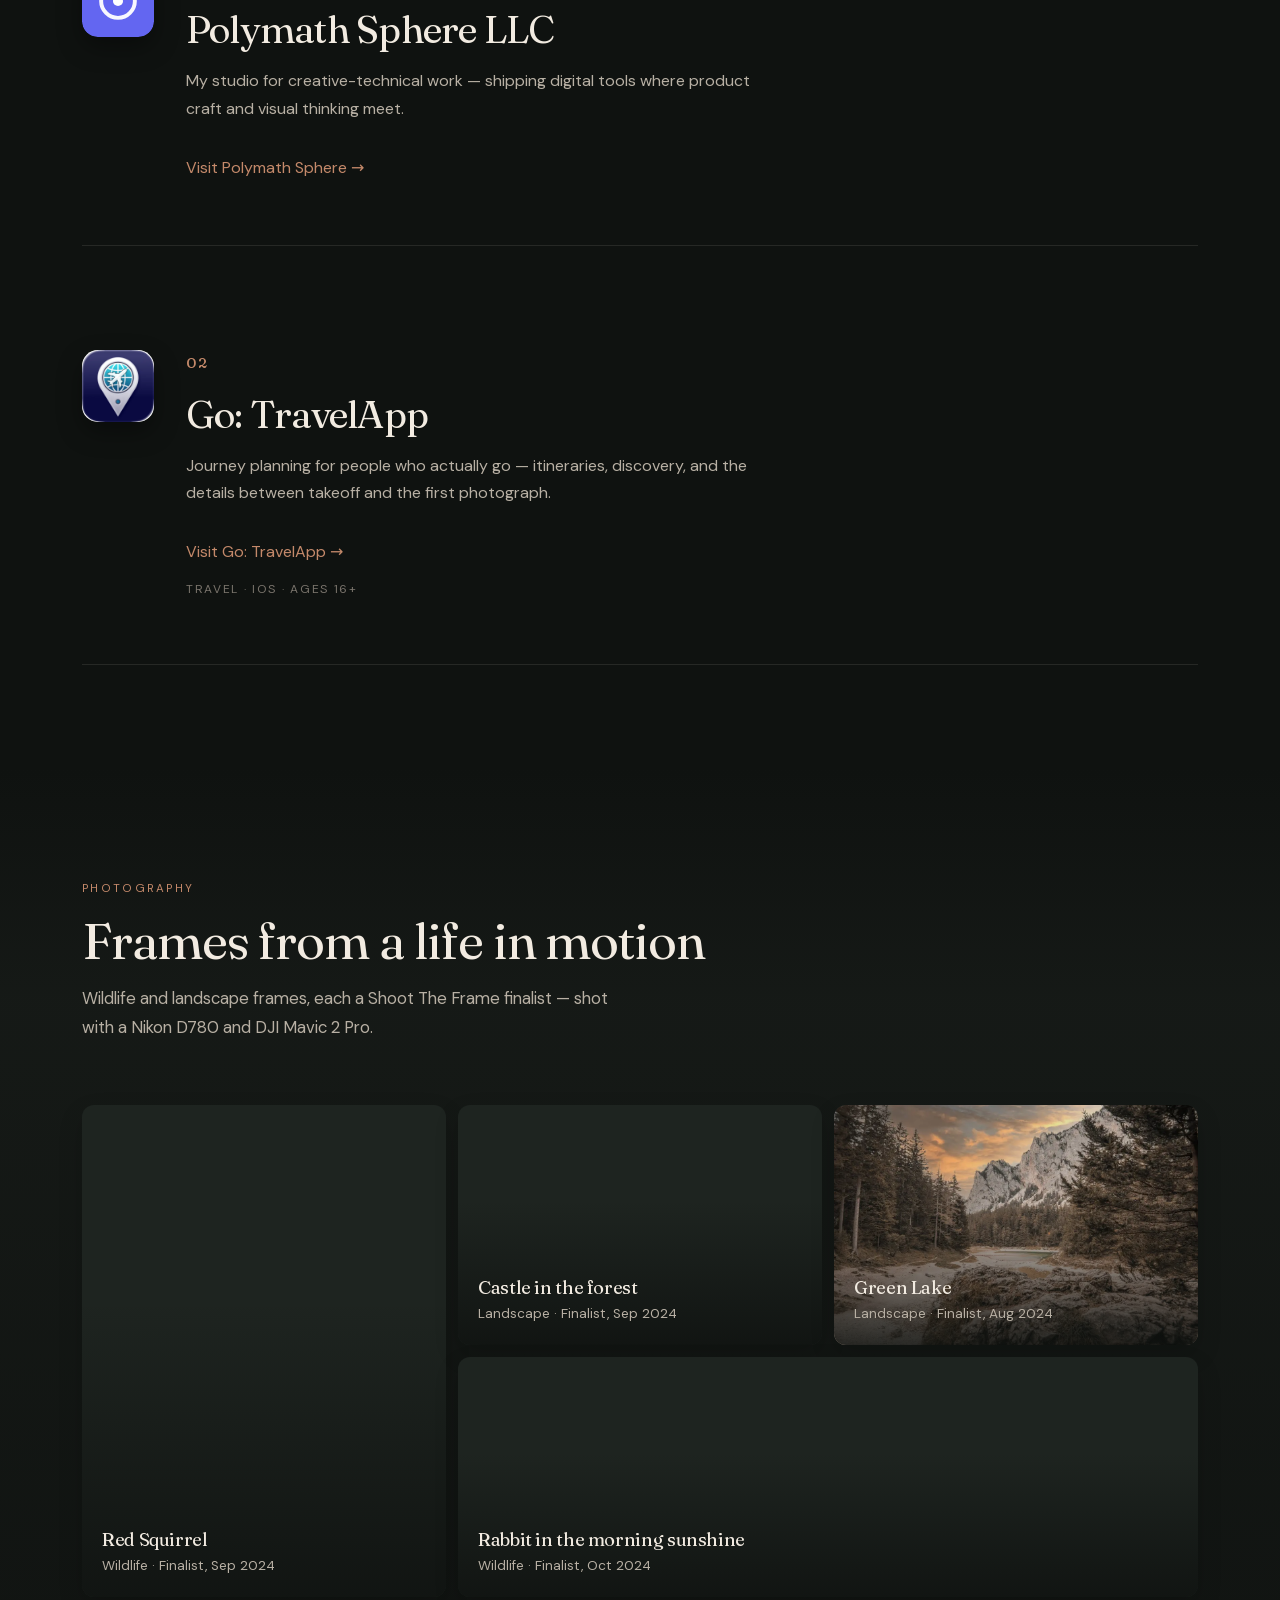
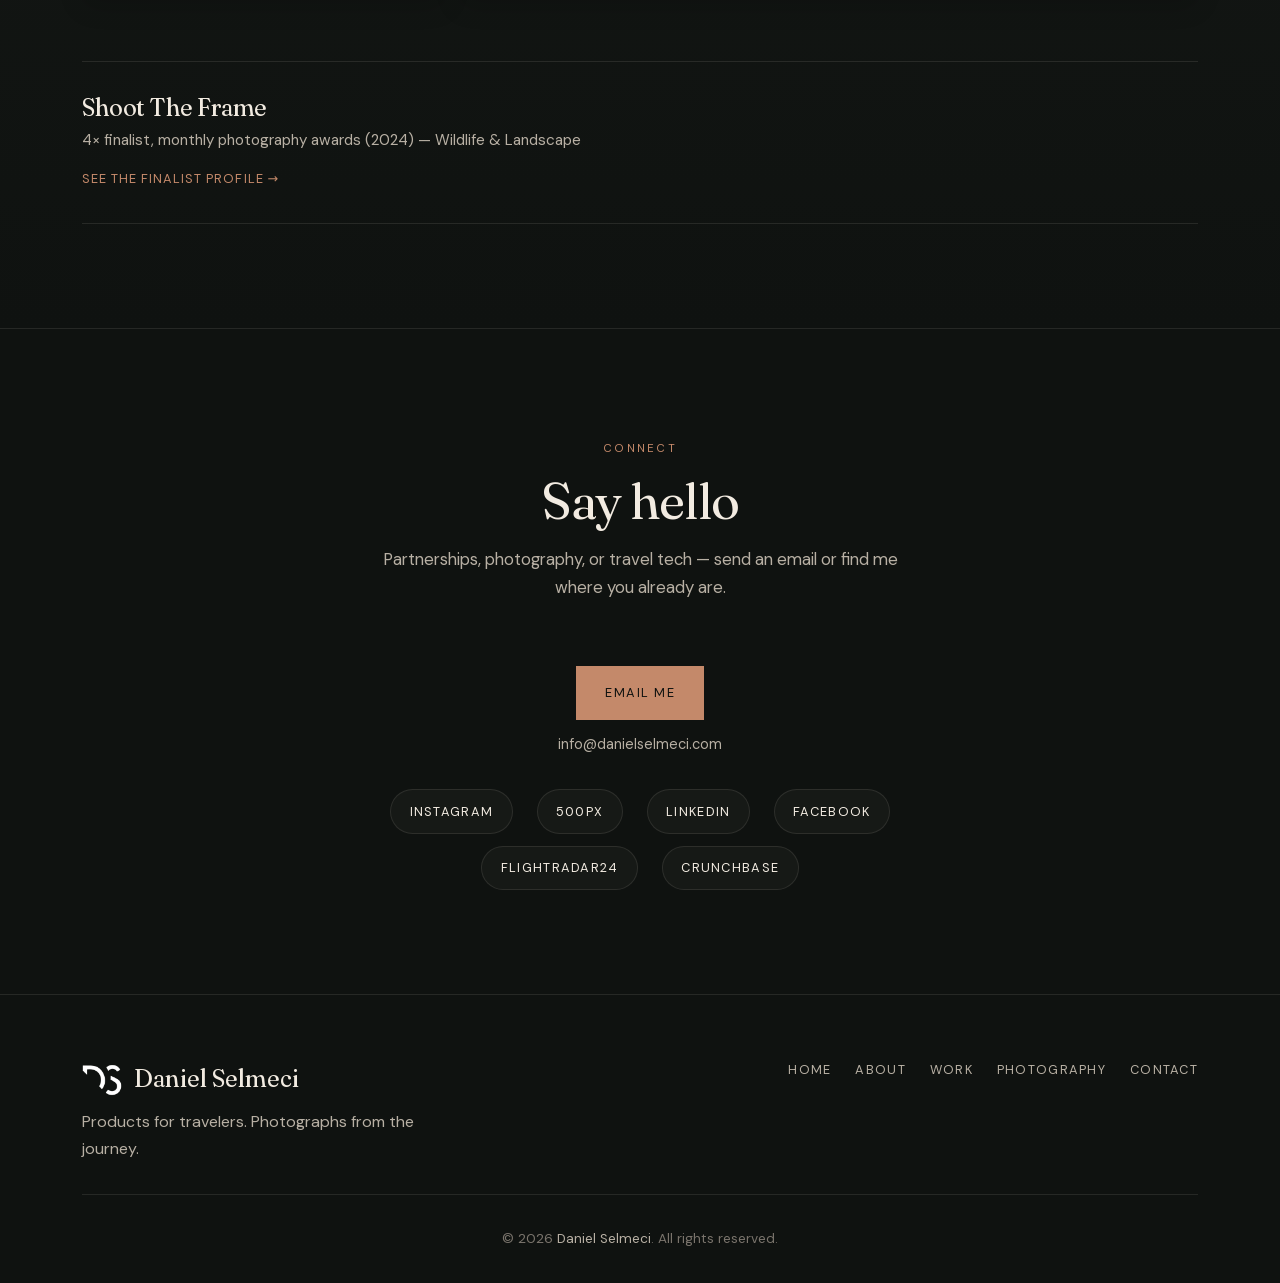
==== commit dbc09499: "Add files via upload" ====
--- a/index.html
+++ b/index.html
@@ -26,7 +26,7 @@
     <link rel="apple-touch-icon" href="images/icon512x512.png">
     <link rel="preload" href="fonts/dm-sans-normal-latin.woff2" as="font" type="font/woff2" crossorigin>
     <link rel="preload" href="fonts/fraunces-normal-latin.woff2" as="font" type="font/woff2" crossorigin>
-    <link rel="stylesheet" href="style.css?v=20261112h">
+    <link rel="stylesheet" href="style.css?v=20261113a">
     <link rel="canonical" href="https://danielselmeci.com">
 
     <script type="application/ld+json">
@@ -326,6 +326,6 @@
         </div>
     </footer>
 
-    <script src="main.js?v=20261112h" defer></script>
+    <script src="main.js?v=20261113a" defer></script>
 </body>
 </html>
--- a/style.css
+++ b/style.css
@@ -1316,6 +1316,23 @@
     border-top: 1px solid var(--border);
 }
 
+.exhibition-toggle {
+    display: block;
+    margin: var(--space-md) auto 0;
+    padding: 0.35rem 0;
+    background: none;
+    border: 0;
+    cursor: pointer;
+}
+
+.exhibition-toggle:hover {
+    color: var(--text-primary);
+}
+
+.exhibition-item[hidden] {
+    display: none;
+}
+
 .exhibition-item {
     display: grid;
     grid-template-columns: 11rem 1fr;
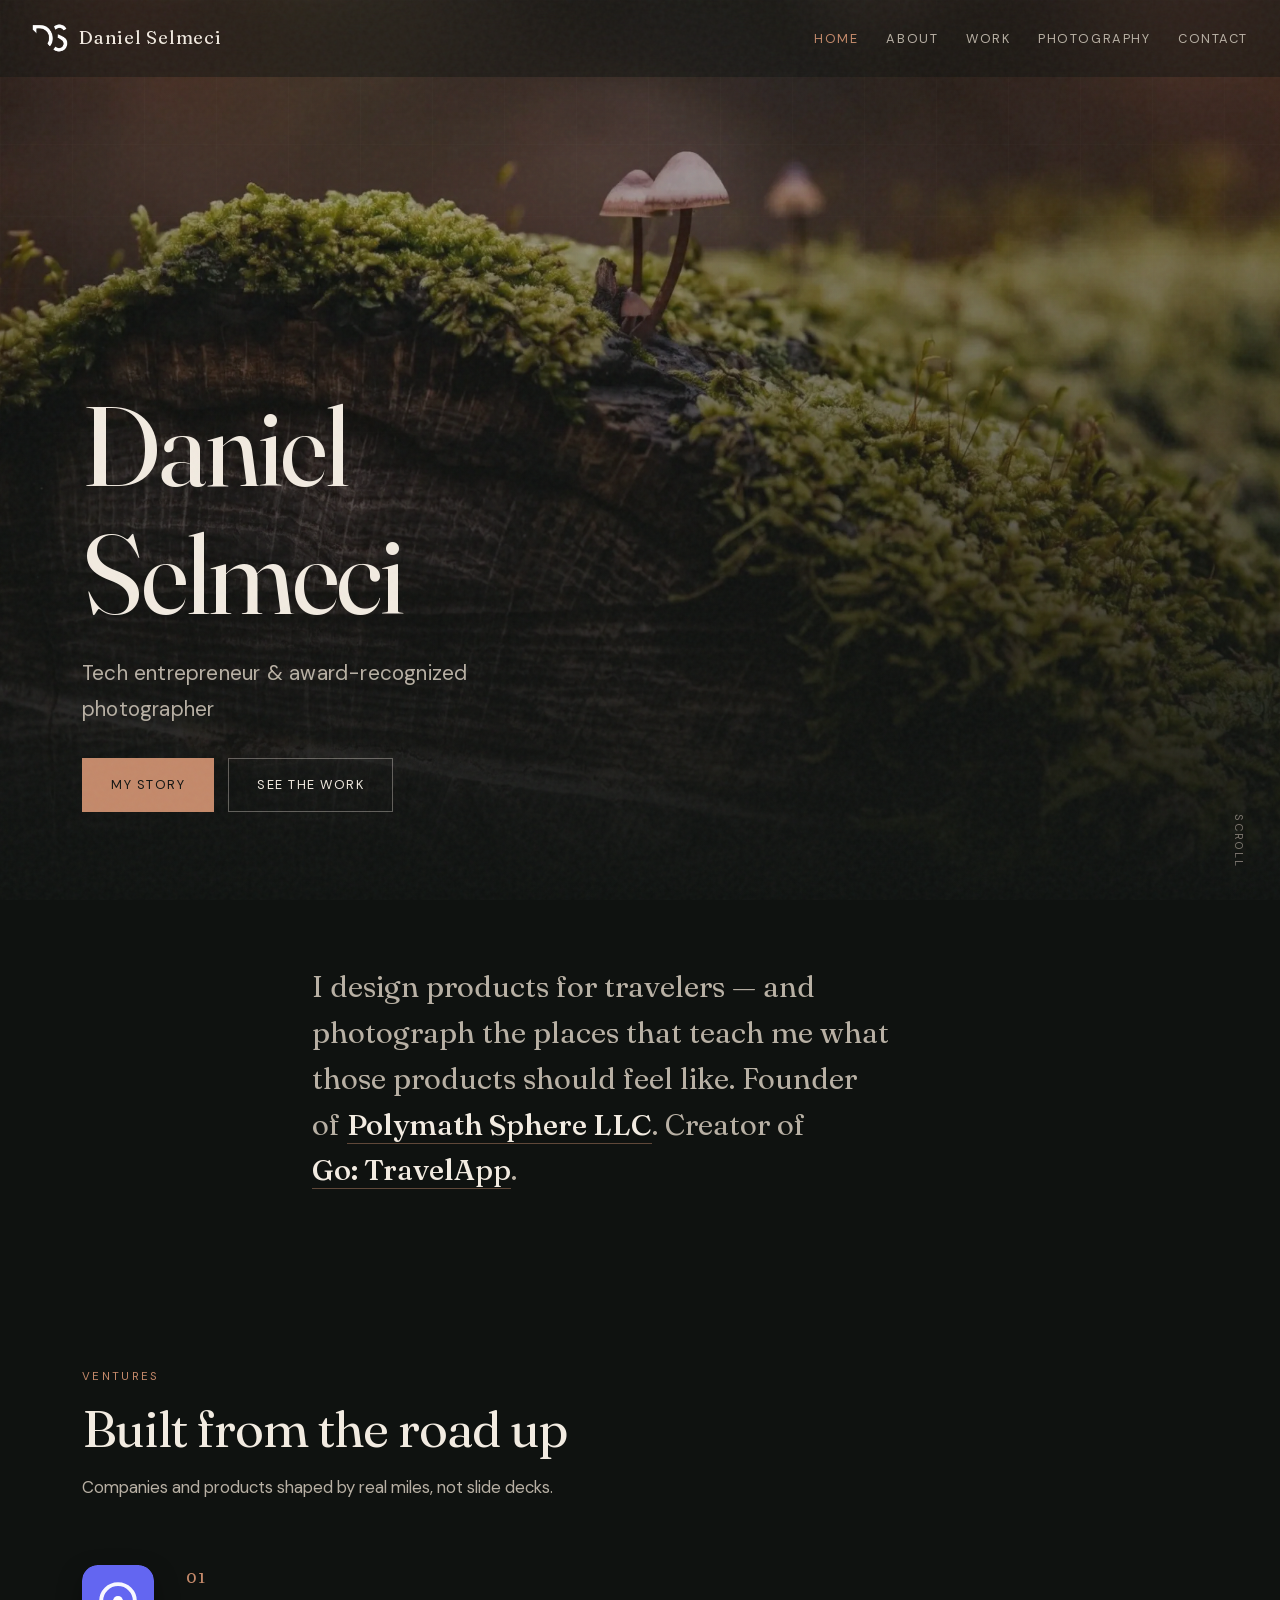
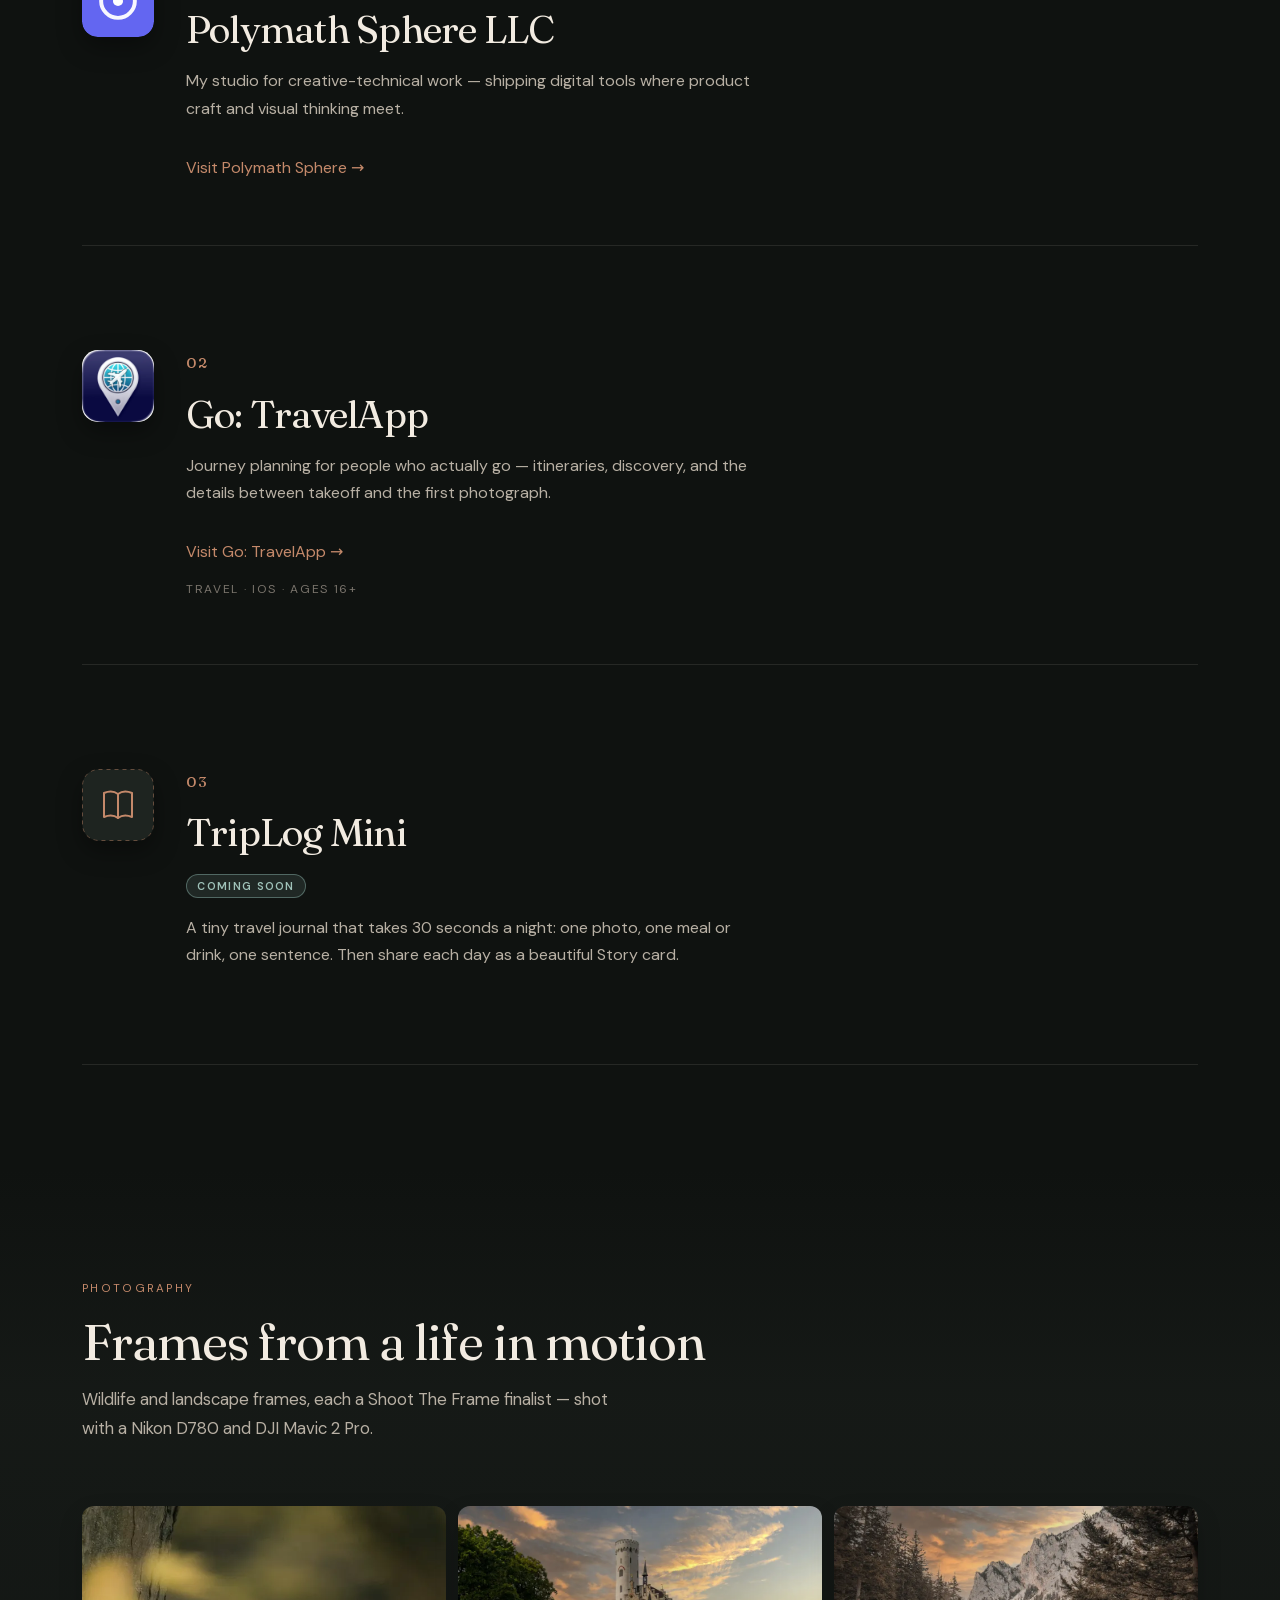
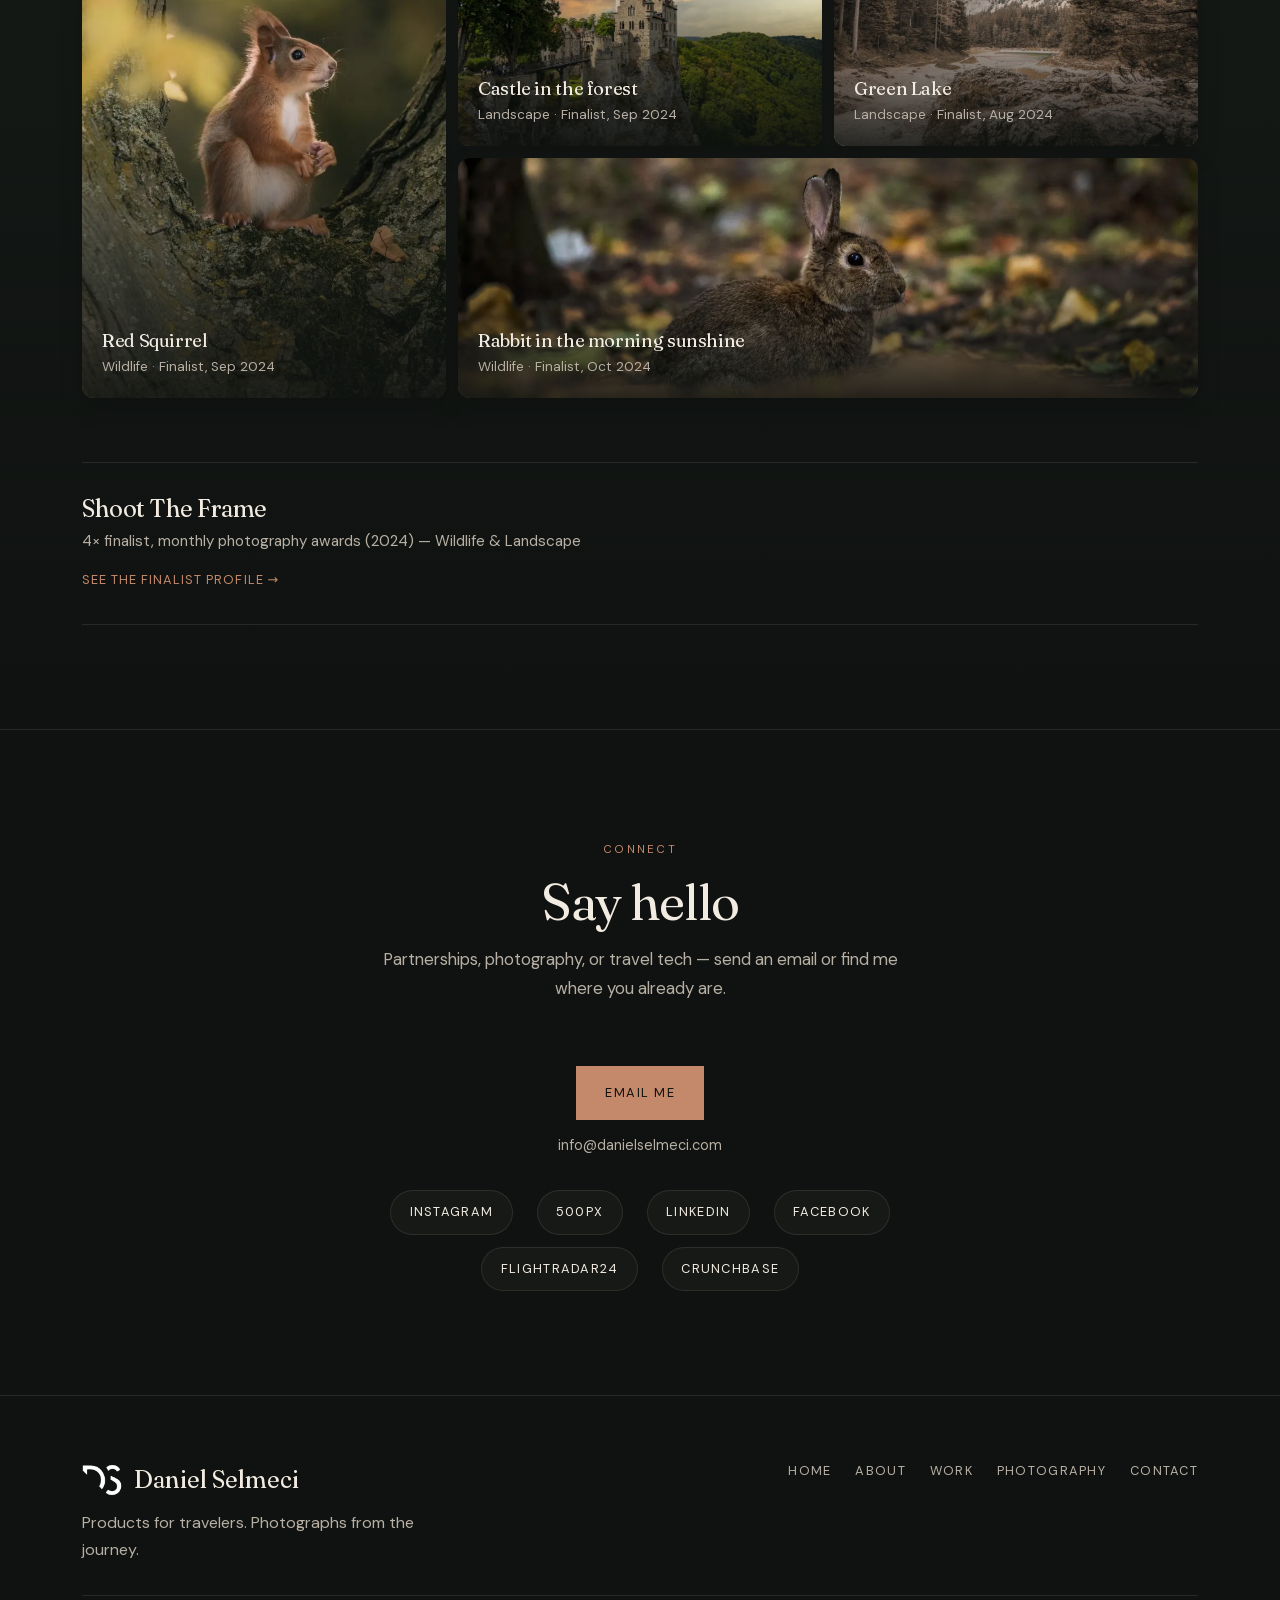
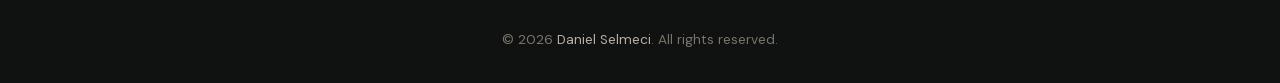
==== commit af57e23d: "Announce TripLog Mini (coming soon) - Home ventures: 03 TripLog Mini with "Coming soon" badge, descr" ====
--- a/index.html
+++ b/index.html
@@ -26,7 +26,7 @@
     <link rel="apple-touch-icon" href="images/icon512x512.png">
     <link rel="preload" href="fonts/dm-sans-normal-latin.woff2" as="font" type="font/woff2" crossorigin>
     <link rel="preload" href="fonts/fraunces-normal-latin.woff2" as="font" type="font/woff2" crossorigin>
-    <link rel="stylesheet" href="style.css?v=20261113a">
+    <link rel="stylesheet" href="style.css?v=20261114a">
     <link rel="canonical" href="https://danielselmeci.com">
 
     <script type="application/ld+json">
@@ -221,6 +221,18 @@
                         <span class="work-meta">Travel · iOS · Ages 16+</span>
                     </div>
                 </article>
+
+                <article class="work-item reveal">
+                    <img class="work-icon" src="images/triplog-mini-placeholder.svg" alt="TripLog Mini (icon coming soon)" width="72" height="72" loading="lazy" draggable="false">
+                    <div class="work-copy">
+                        <span class="work-number">03</span>
+                        <h3 class="work-title">TripLog Mini</h3>
+                        <span class="award-badge award-badge--upcoming">Coming soon</span>
+                        <p class="work-description">
+                            A tiny travel journal that takes 30 seconds a night: one photo, one meal or drink, one sentence. Then share each day as a beautiful Story card.
+                        </p>
+                    </div>
+                </article>
             </div>
         </div>
     </section>
@@ -326,6 +338,6 @@
         </div>
     </footer>
 
-    <script src="main.js?v=20261113a" defer></script>
+    <script src="main.js?v=20261114a" defer></script>
 </body>
 </html>
--- a/style.css
+++ b/style.css
@@ -732,6 +732,10 @@
     margin-bottom: var(--space-sm);
 }
 
+.work-title + .award-badge {
+    margin: -0.35rem 0 var(--space-sm);
+}
+
 .work-description {
     margin-bottom: var(--space-md);
     max-width: 36rem;
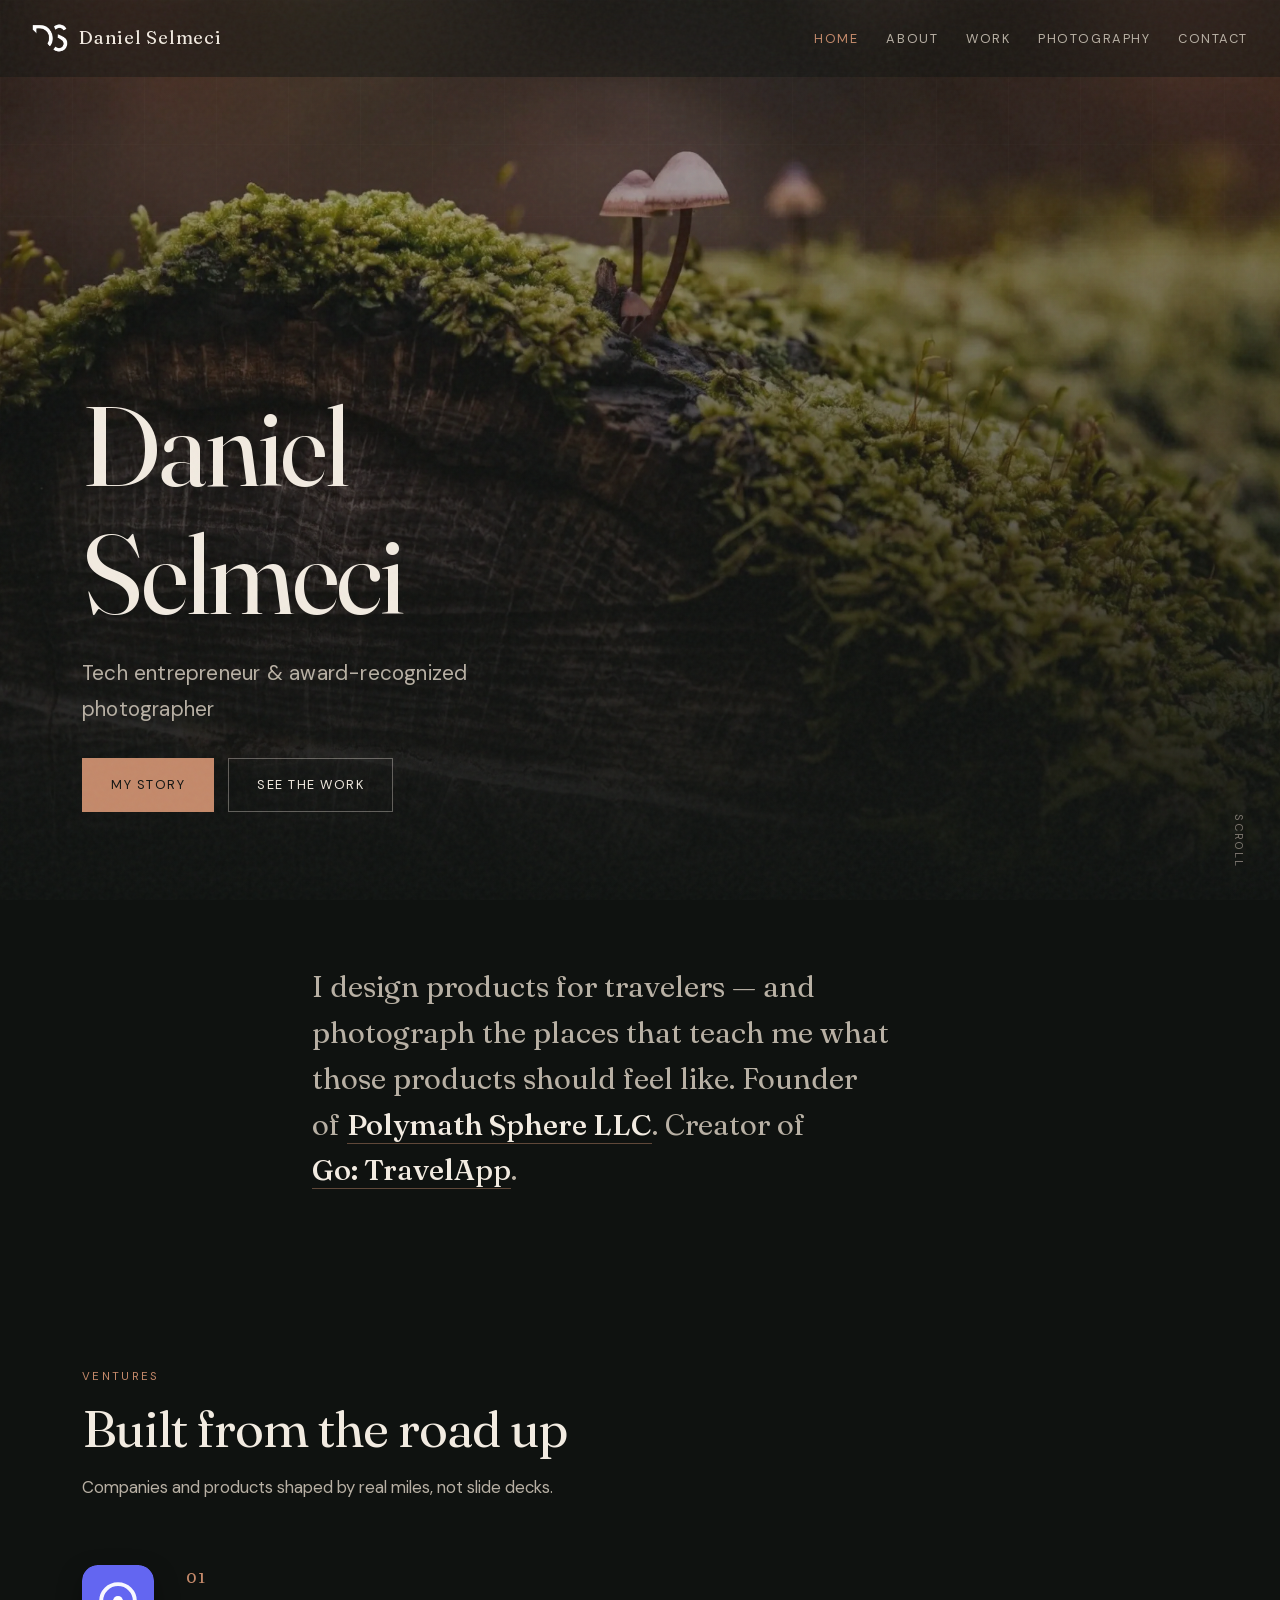
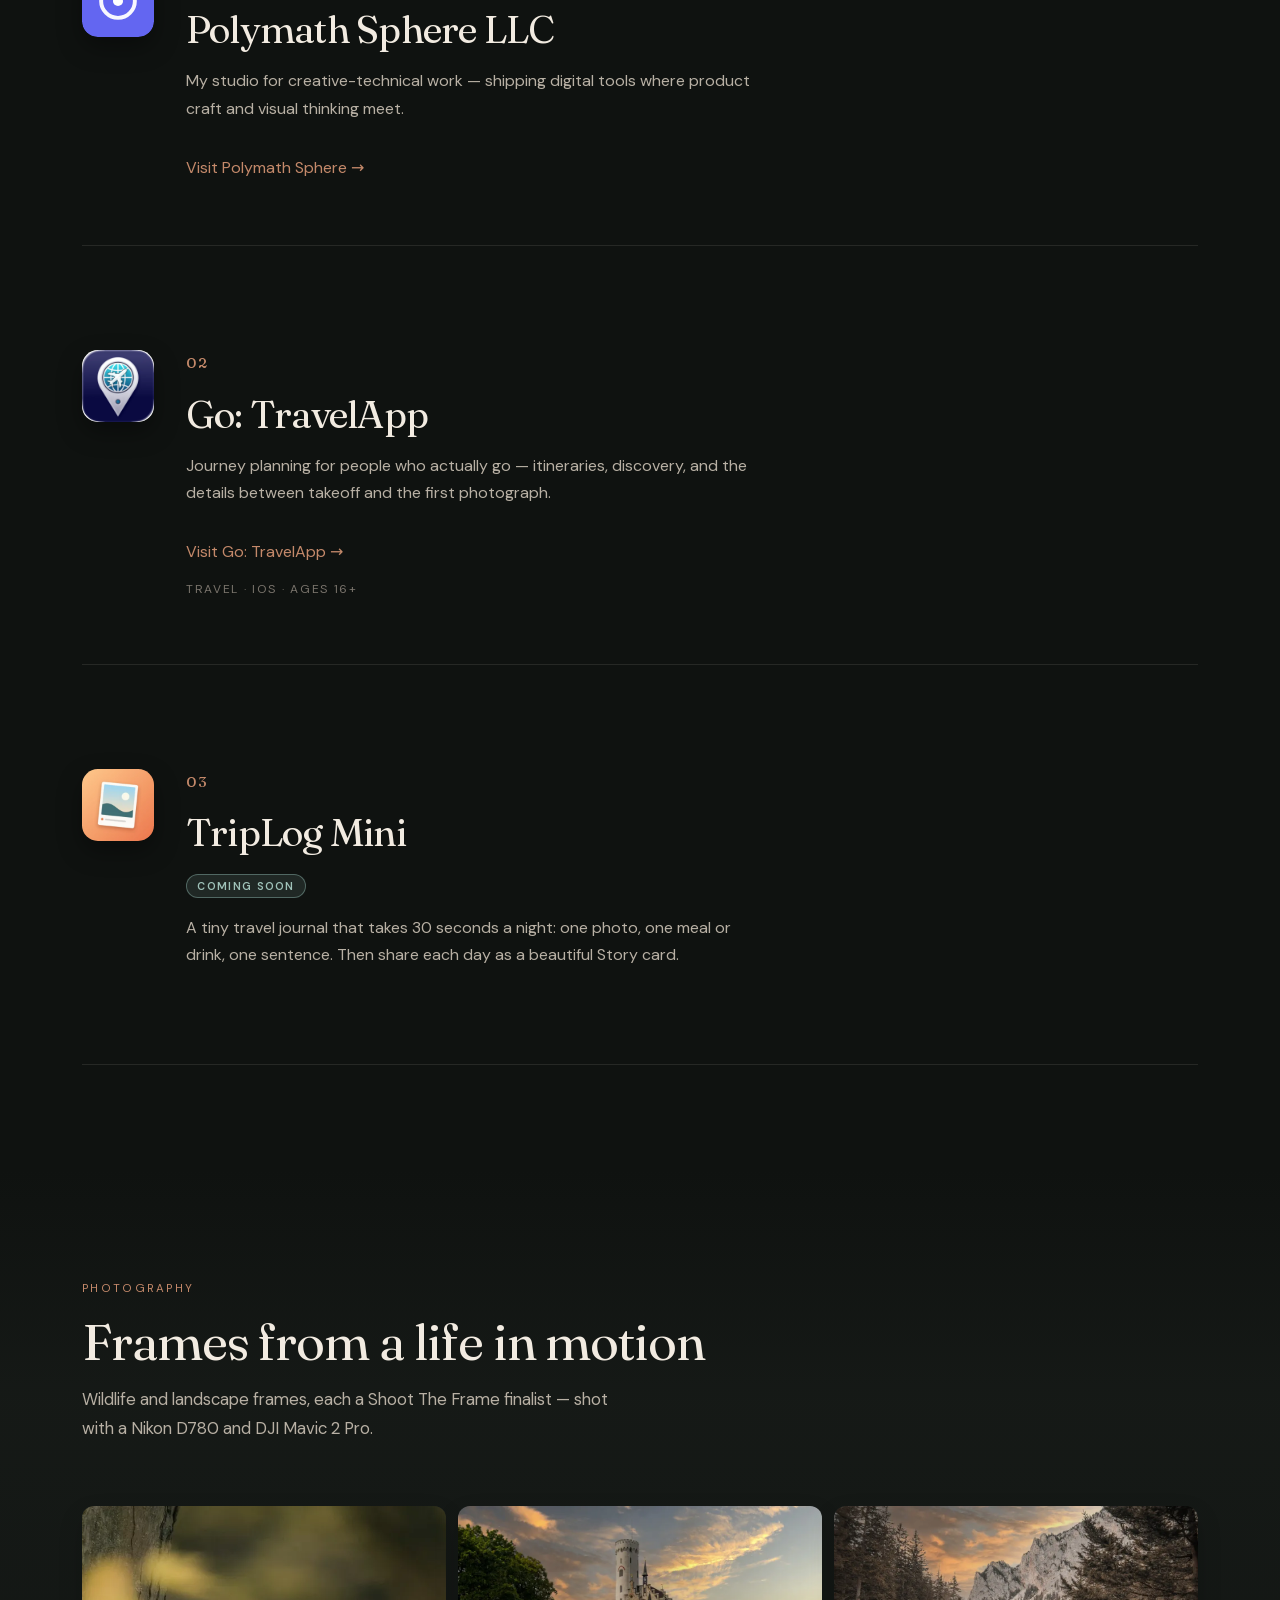
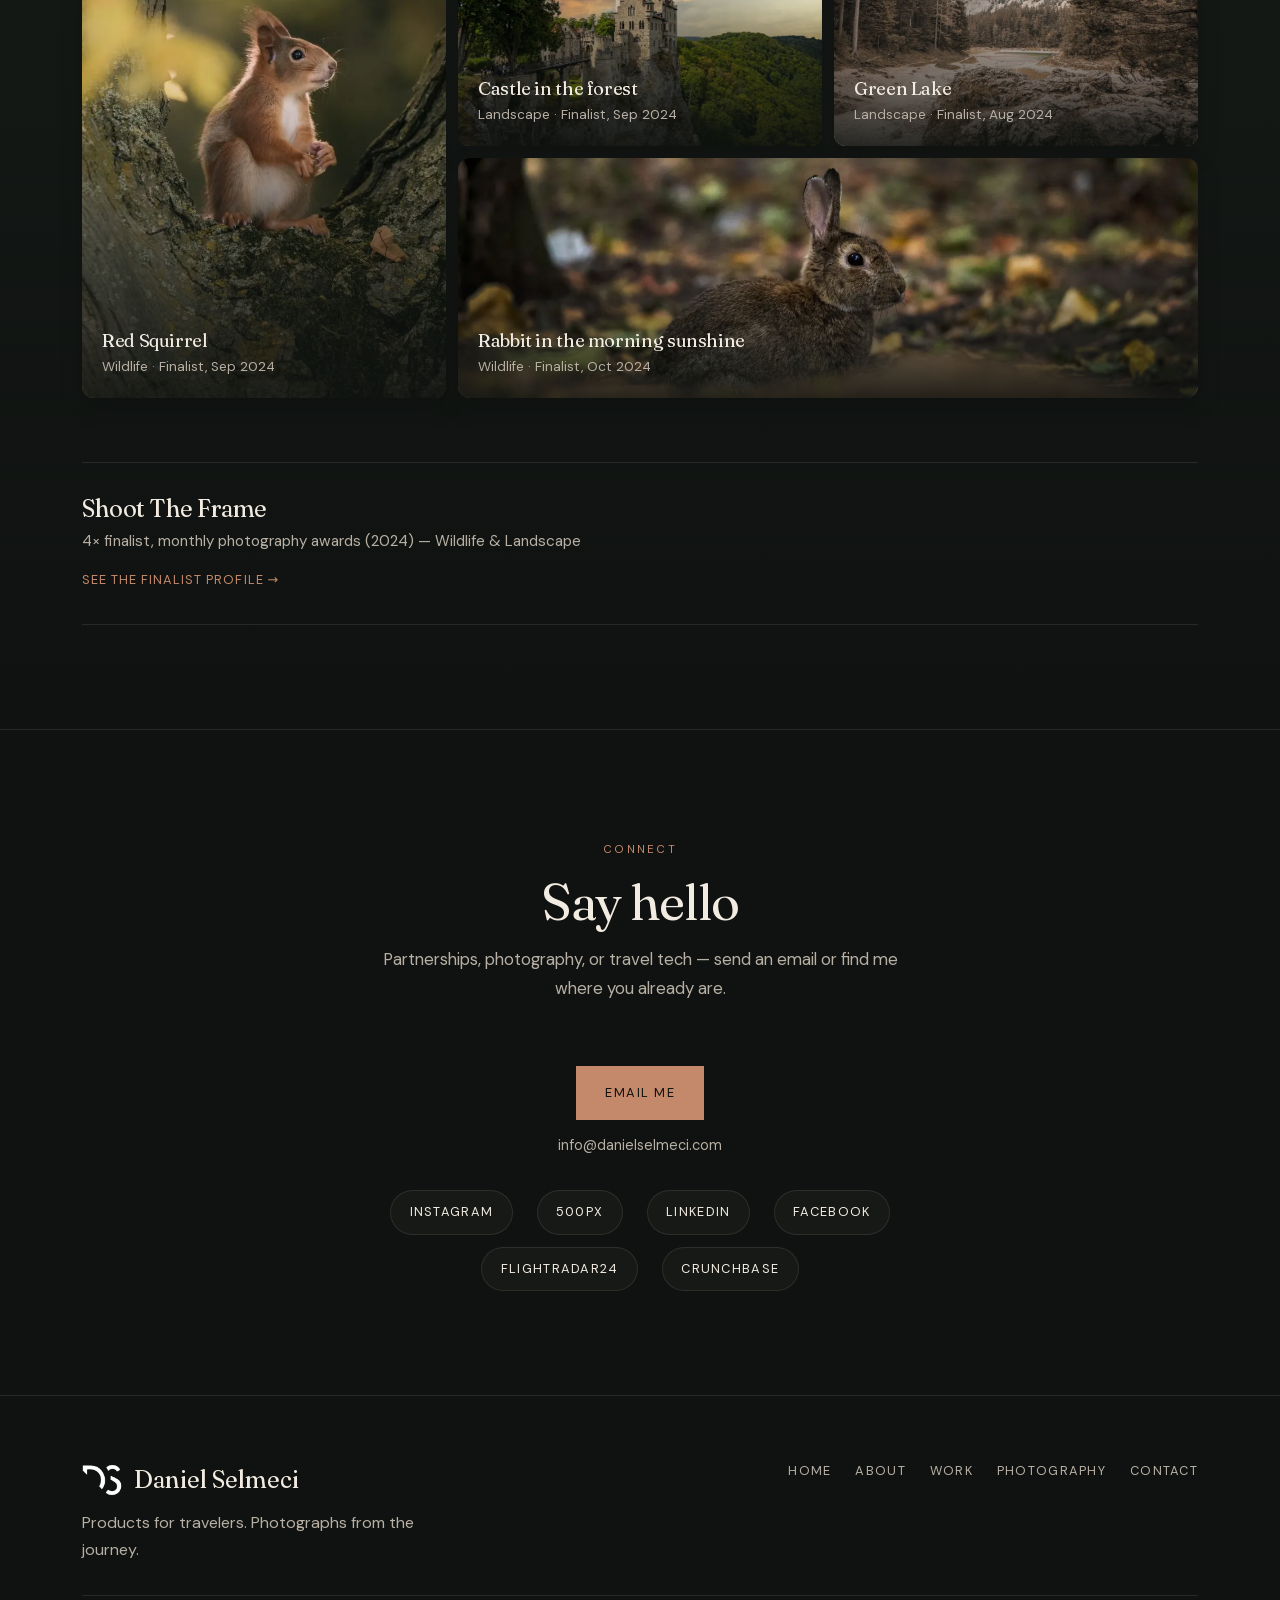
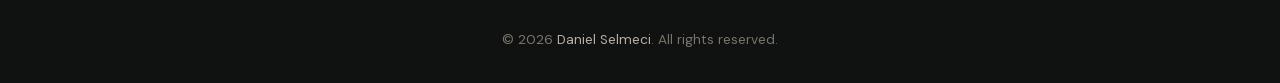
==== commit 864eb166: "Use the real TripLog Mini app icon Co-Authored-By: Claude Opus 5.5 <noreply@anthropic.com>" ====
--- a/index.html
+++ b/index.html
@@ -223,7 +223,7 @@
                 </article>
 
                 <article class="work-item reveal">
-                    <img class="work-icon" src="images/triplog-mini-placeholder.svg" alt="TripLog Mini (icon coming soon)" width="72" height="72" loading="lazy" draggable="false">
+                    <img class="work-icon" src="images/triplog-mini-icon.webp" alt="TripLog Mini app icon" width="72" height="72" loading="lazy" decoding="async" draggable="false">
                     <div class="work-copy">
                         <span class="work-number">03</span>
                         <h3 class="work-title">TripLog Mini</h3>
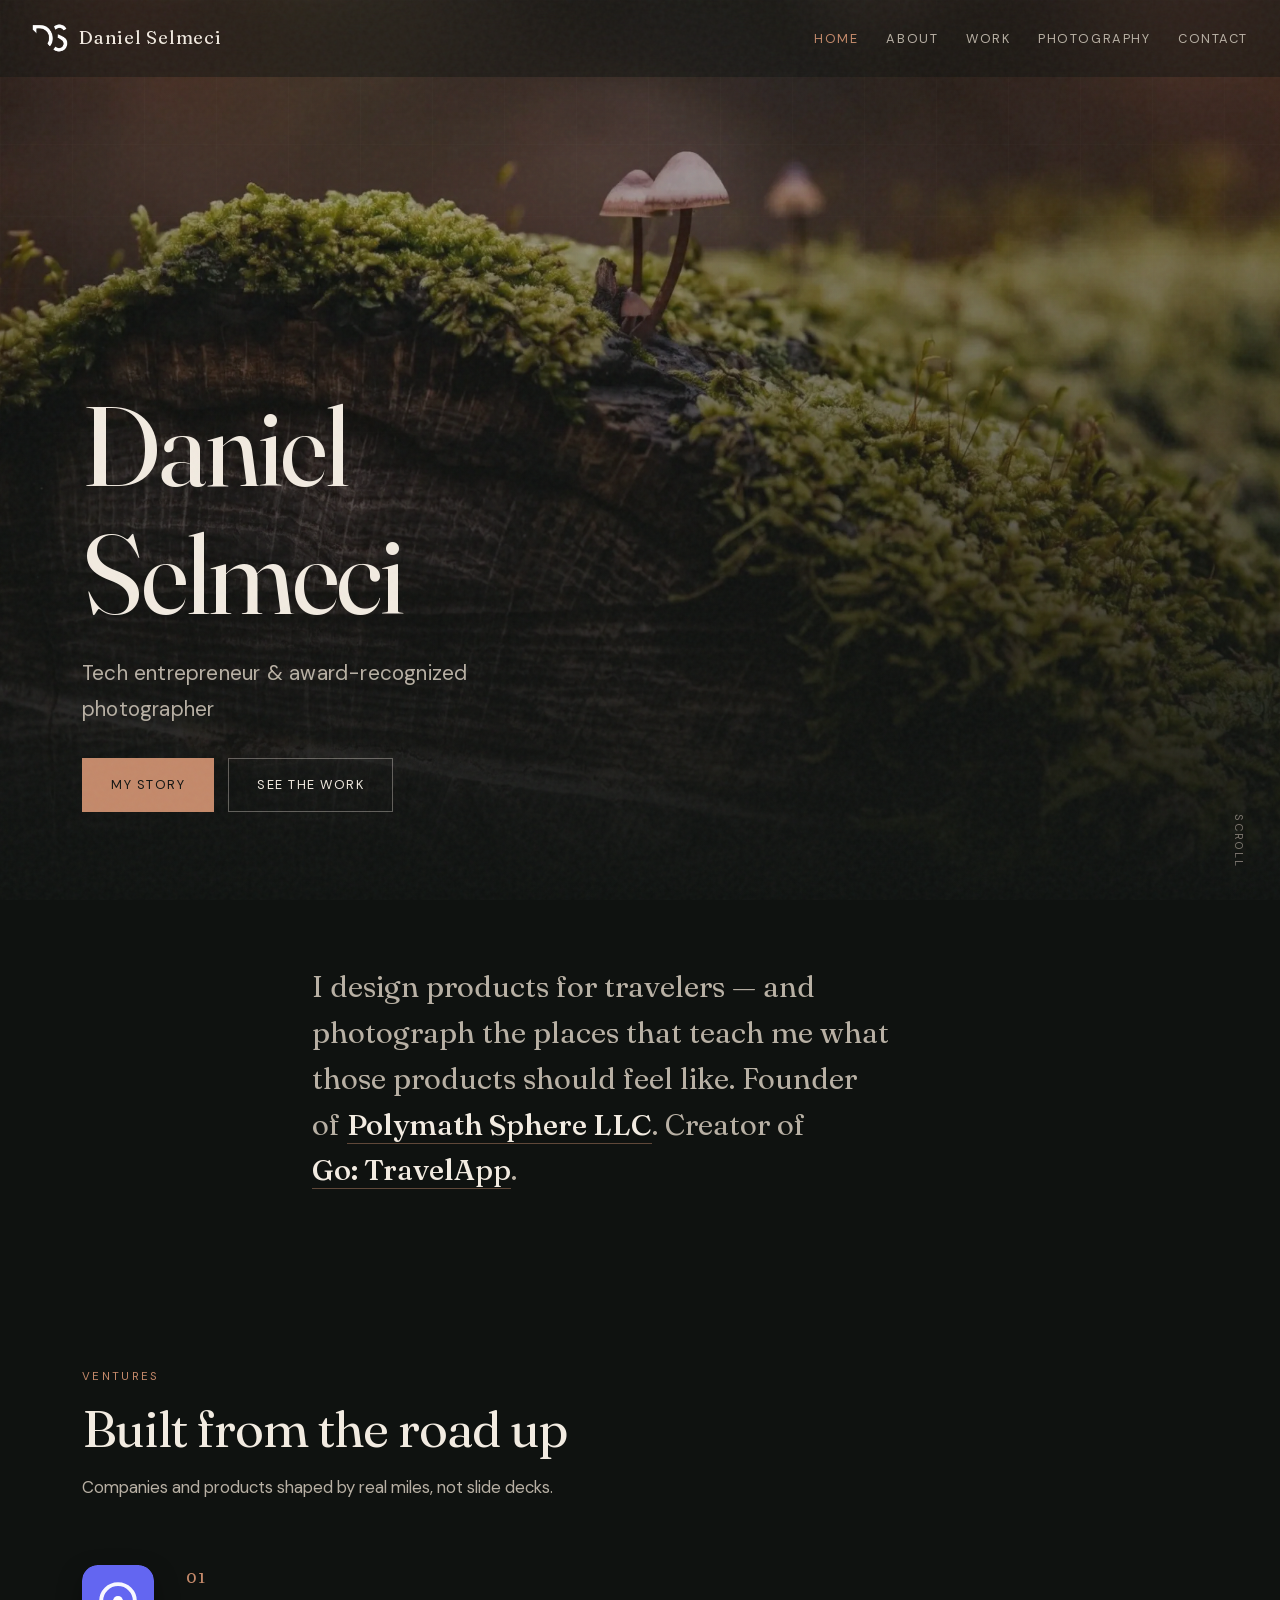
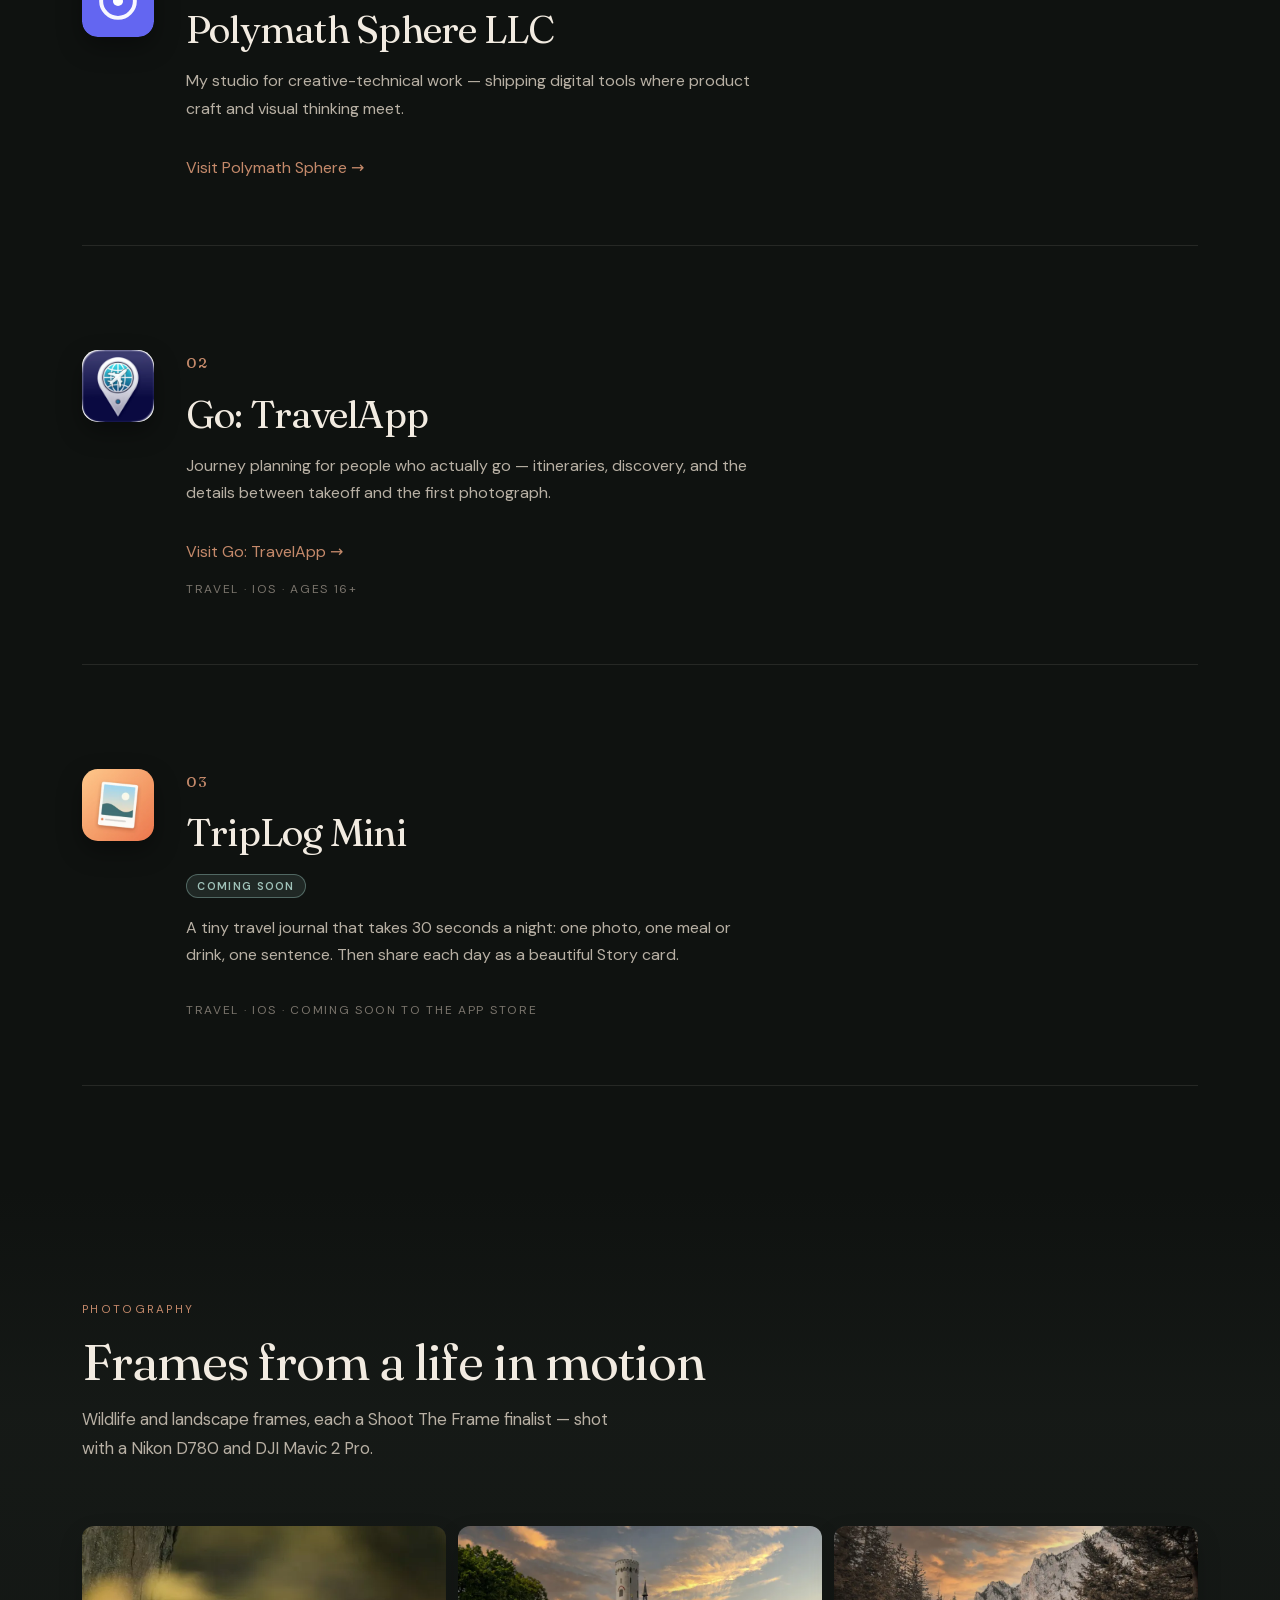
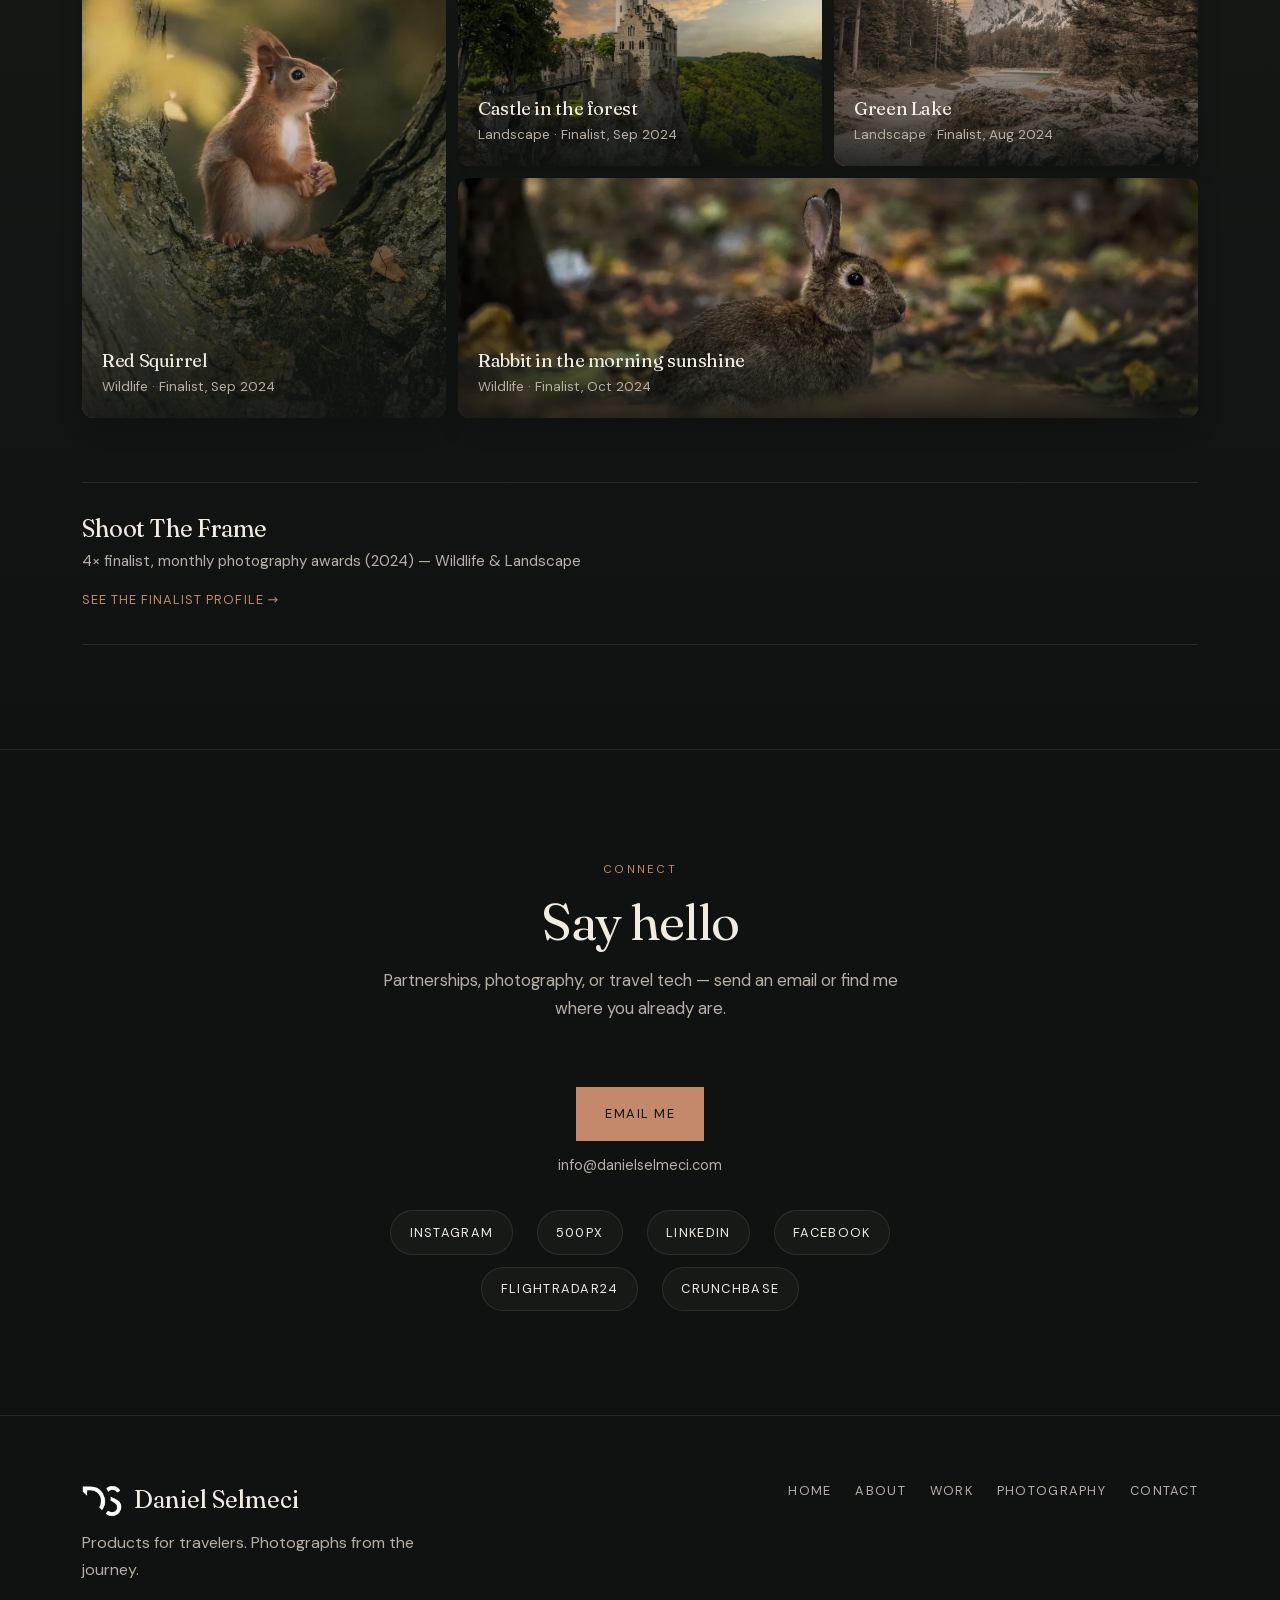
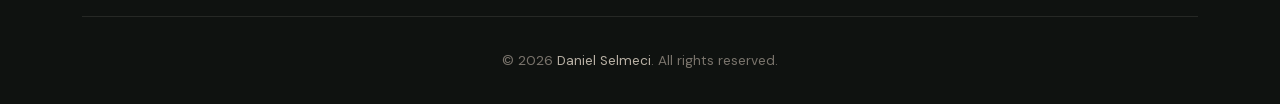
==== commit 2ffbed7f: "TripLog Mini: note iOS, coming soon to the App Store App Store link held back until the app passes r" ====
--- a/index.html
+++ b/index.html
@@ -231,6 +231,7 @@
                         <p class="work-description">
                             A tiny travel journal that takes 30 seconds a night: one photo, one meal or drink, one sentence. Then share each day as a beautiful Story card.
                         </p>
+                        <span class="work-meta">Travel · iOS · Coming soon to the App Store</span>
                     </div>
                 </article>
             </div>
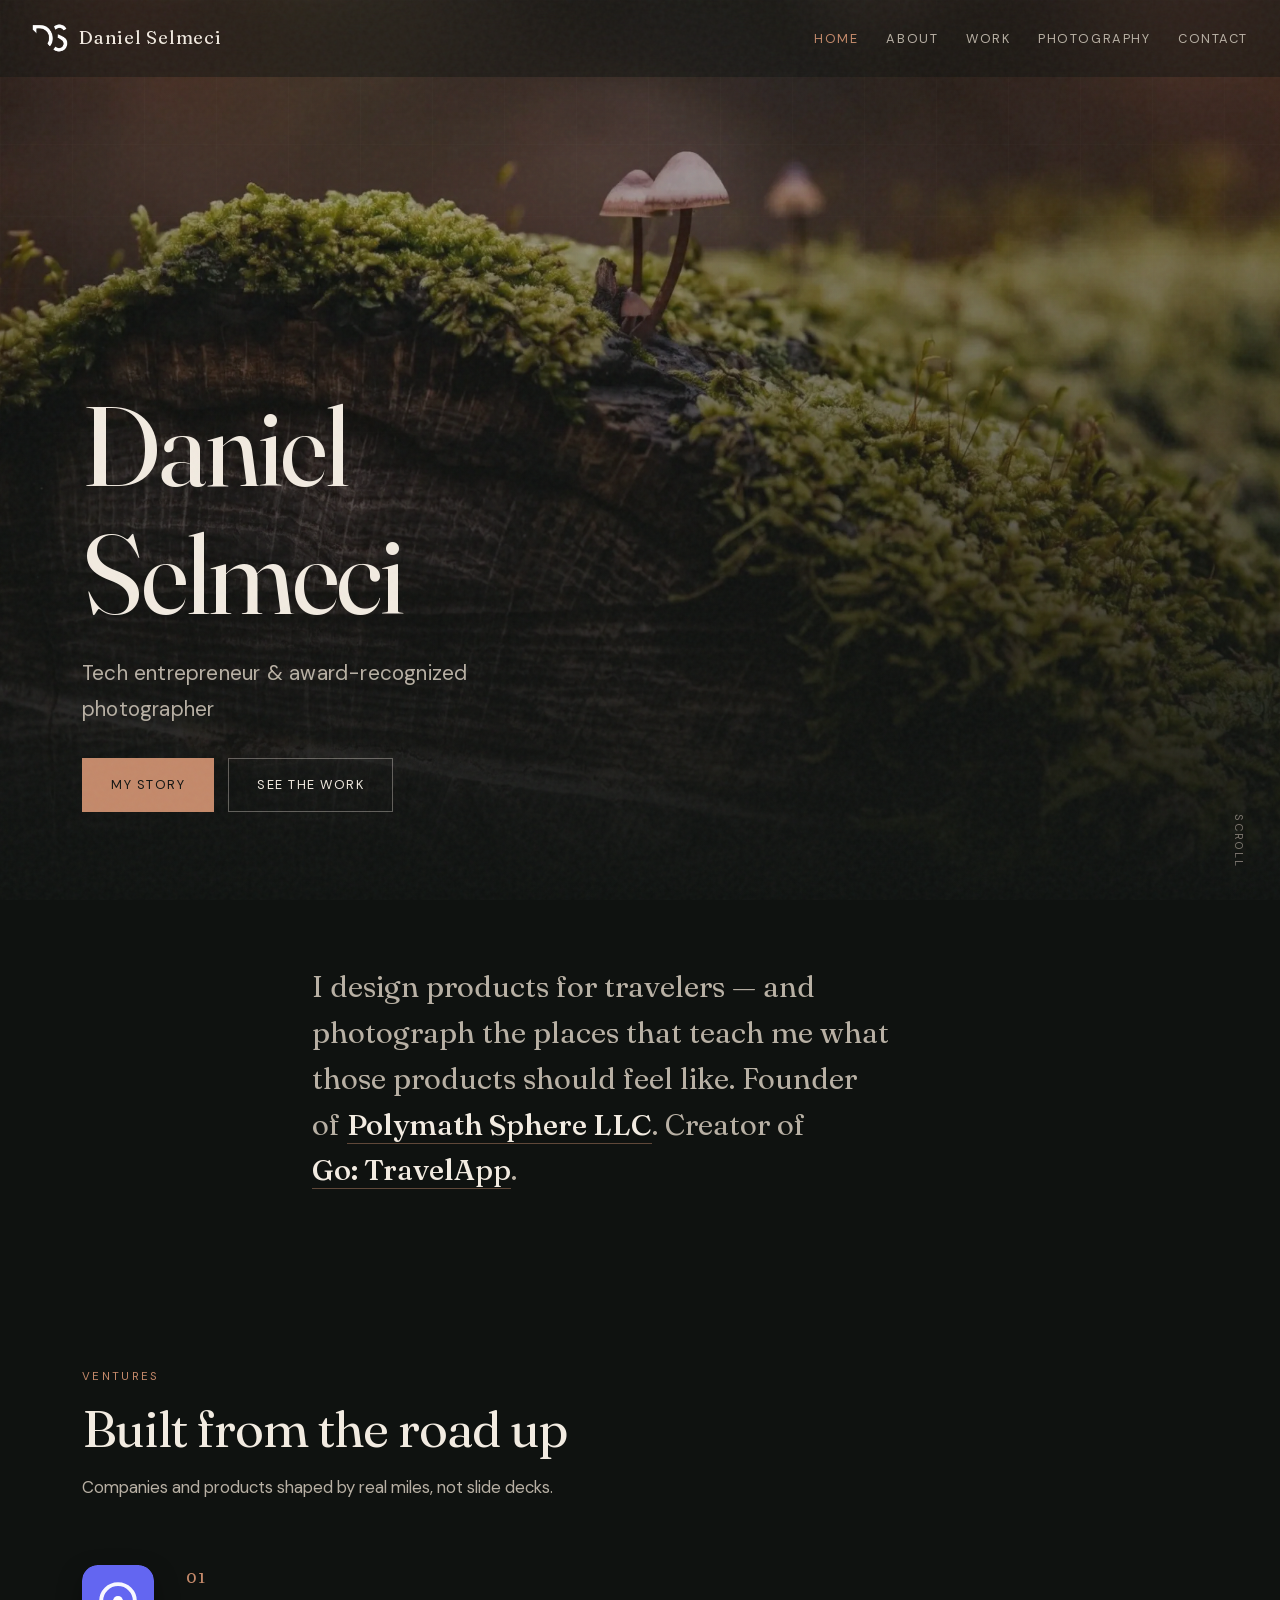
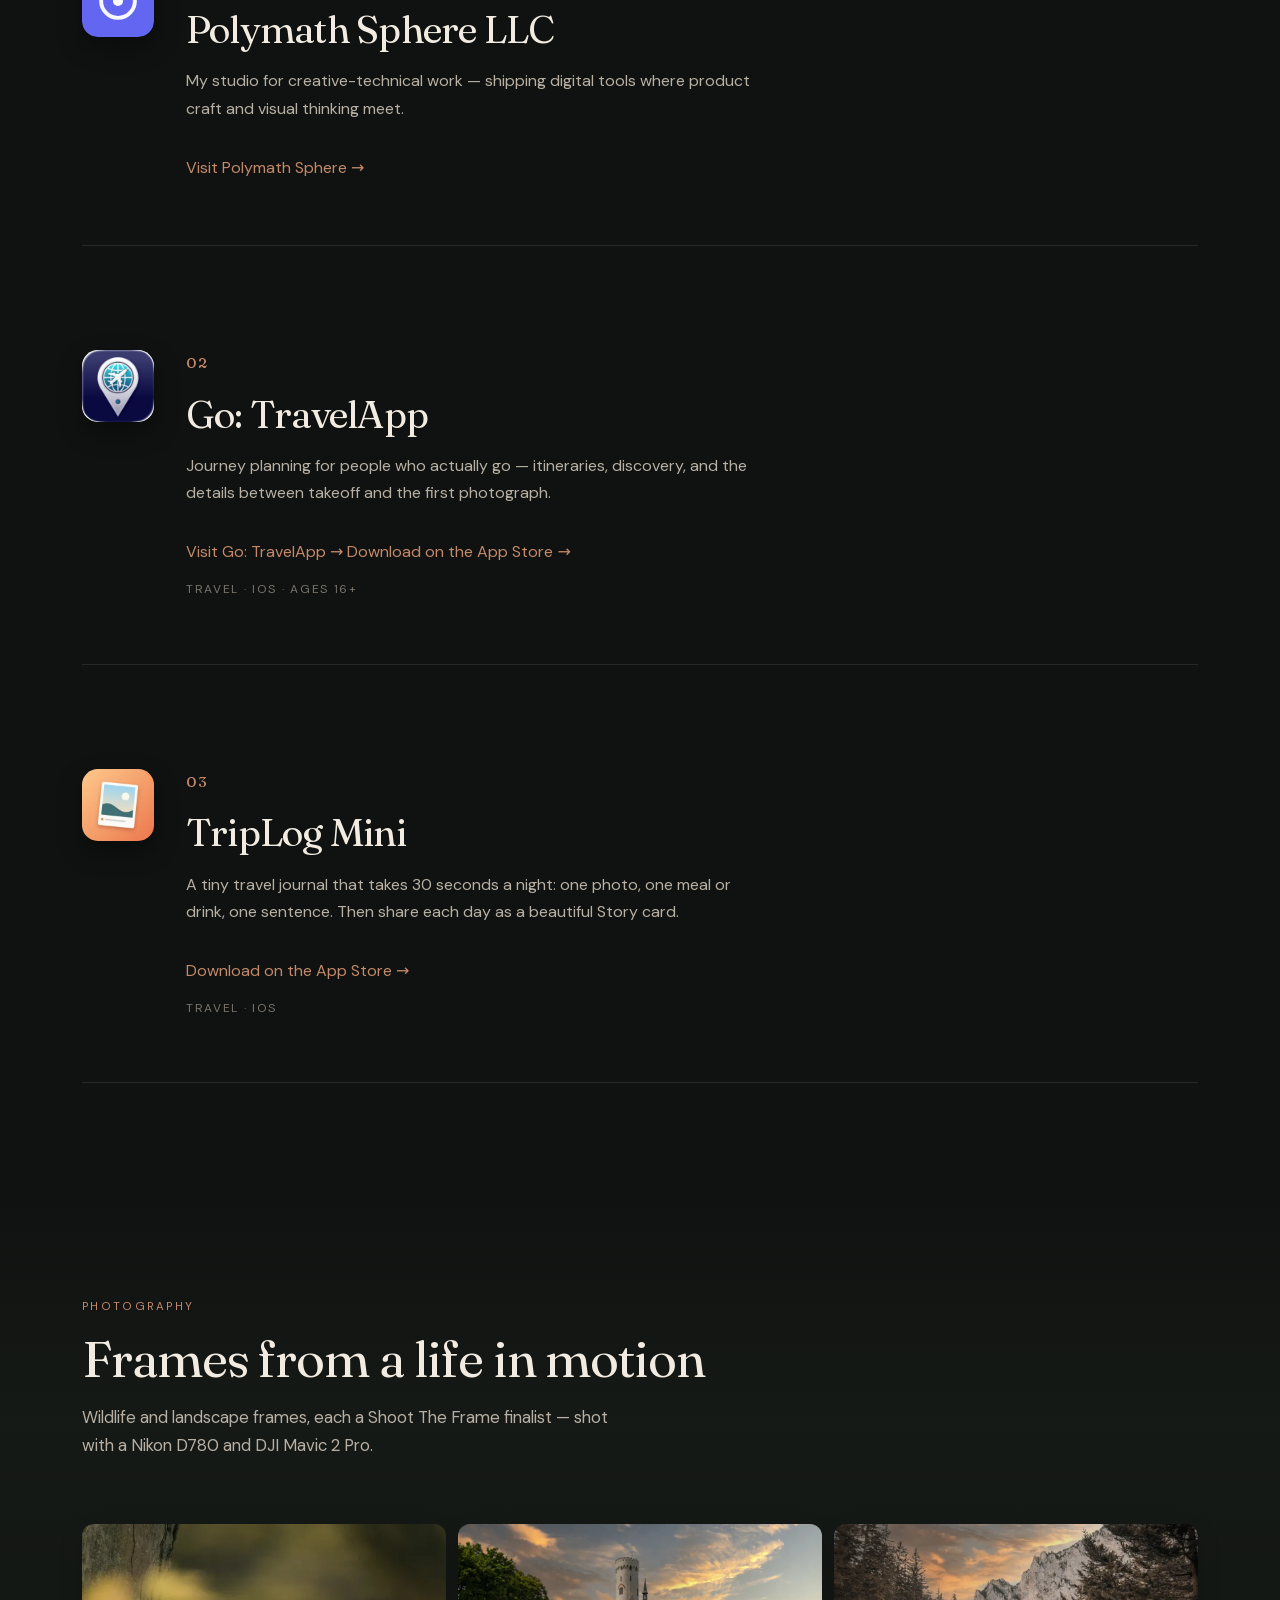
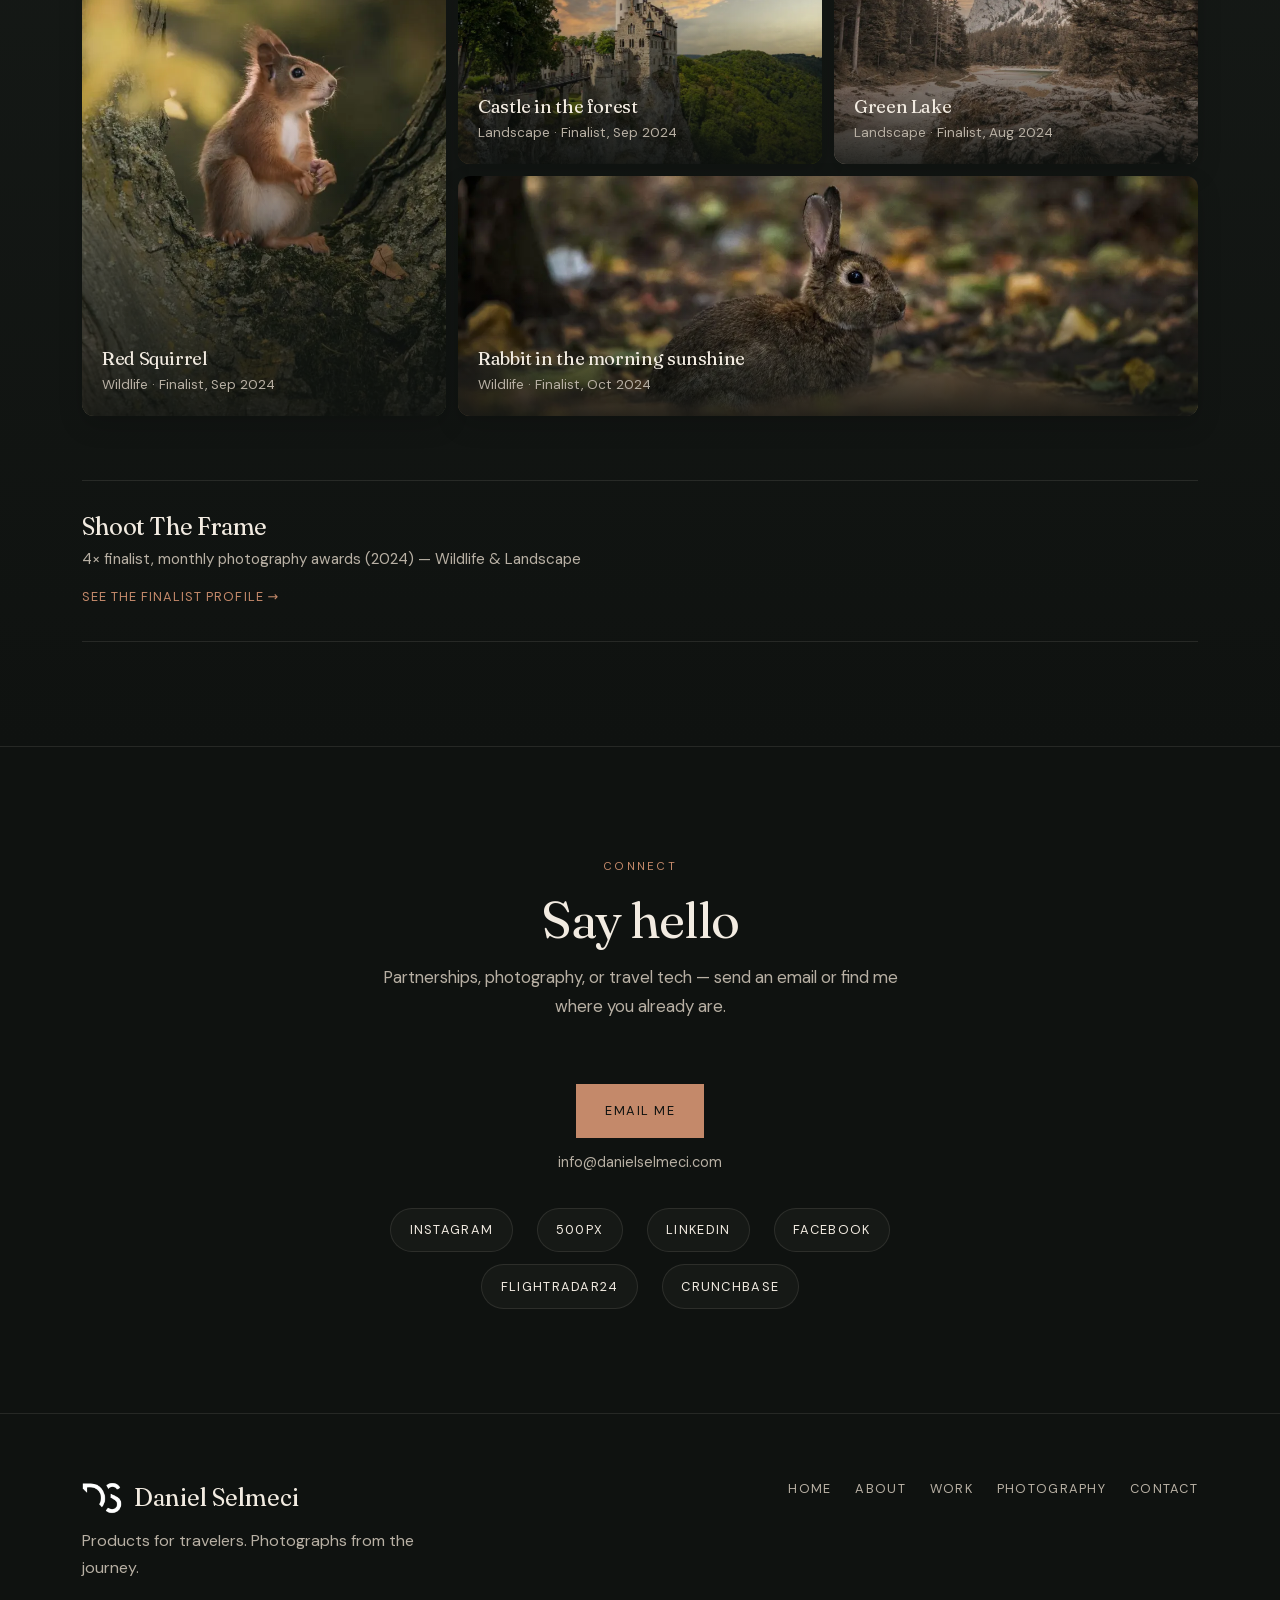
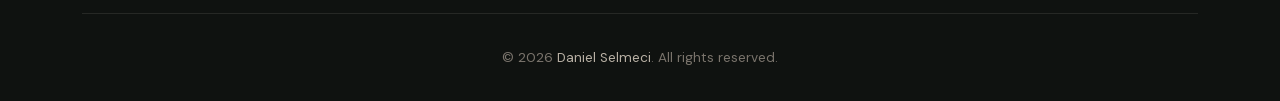
==== commit 8252b49f: "Add files via upload" ====
--- a/index.html
+++ b/index.html
@@ -57,6 +57,12 @@
           },
           "founder": {
             "@id": "https://polymathsphere.com/#organization"
+          },
+          "publication": {
+            "@type": "Book",
+            "name": "The 20242025 Monthly Awards Shoot The Frame",
+            "isbn": "978-1-7639564-0-7",
+            "url": "https://shop.shoottheframe.com/product/the-2024-2025-monthly-awards/"
           },
           "award": [
             "Shoot The Frame Finalist, Wildlife, October 2024: Rabbit in the morning sunshine",
@@ -218,6 +224,7 @@
                             between takeoff and the first photograph.
                         </p>
                         <a href="https://gotravelapp.com" class="text-link" target="_blank" rel="noopener">Visit Go: TravelApp →</a>
+                        <a href="https://apps.apple.com/no/app/go-travelapp/id6747101413" class="text-link" target="_blank" rel="noopener">Download on the App Store →</a>
                         <span class="work-meta">Travel · iOS · Ages 16+</span>
                     </div>
                 </article>
@@ -227,11 +234,11 @@
                     <div class="work-copy">
                         <span class="work-number">03</span>
                         <h3 class="work-title">TripLog Mini</h3>
-                        <span class="award-badge award-badge--upcoming">Coming soon</span>
                         <p class="work-description">
                             A tiny travel journal that takes 30 seconds a night: one photo, one meal or drink, one sentence. Then share each day as a beautiful Story card.
                         </p>
-                        <span class="work-meta">Travel · iOS · Coming soon to the App Store</span>
+                        <a href="https://apps.apple.com/no/app/triplog-mini-travel-journal/id6834604078" class="text-link" target="_blank" rel="noopener">Download on the App Store →</a>
+                        <span class="work-meta">Travel · iOS</span>
                     </div>
                 </article>
             </div>
